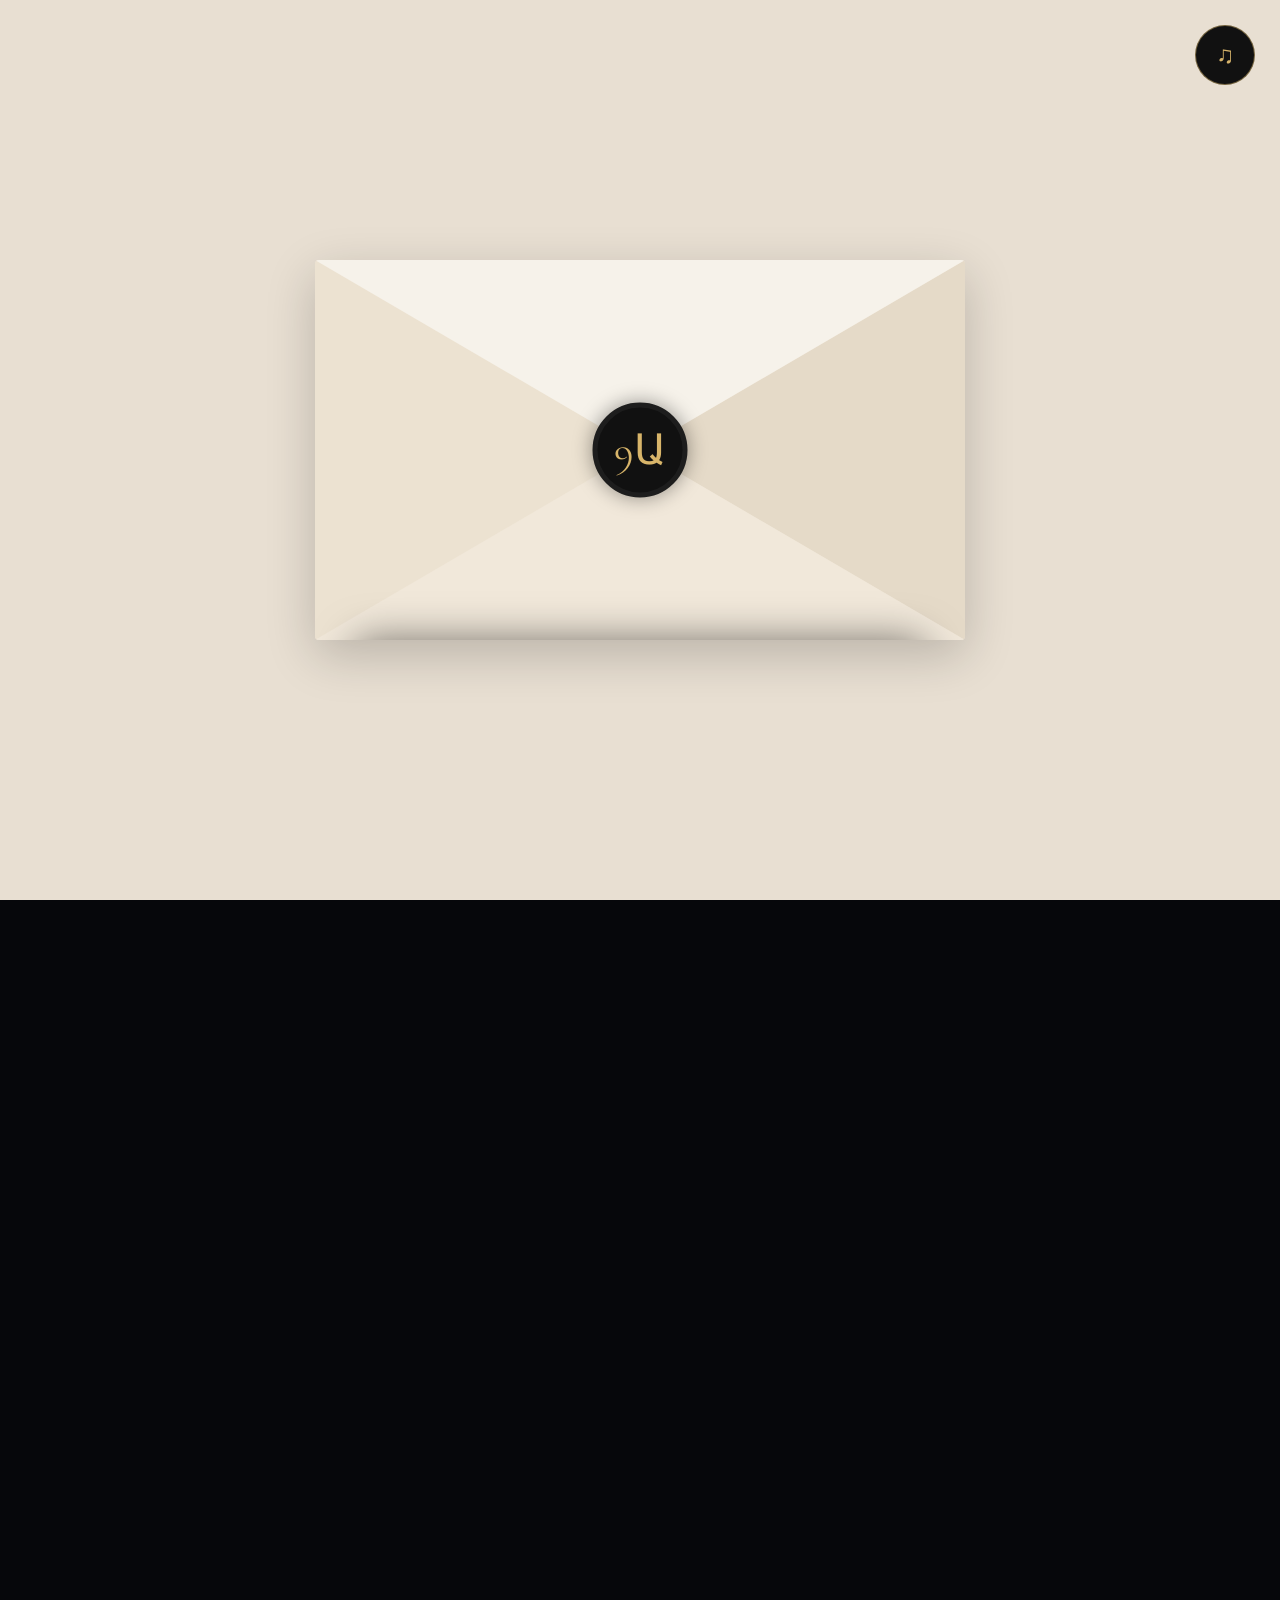
==== index.html @ db433f43 "Add files via upload" ====
<!DOCTYPE html>
<html lang="hy">
<head>
<meta charset="UTF-8">
<meta name="viewport" content="width=device-width, initial-scale=1.0">
<title>9Ա Վերջին Զանգ</title>

<link href="https://fonts.googleapis.com/css2?family=Cormorant+Garamond:wght@300;400;500;600;700&family=Montserrat:wght@300;400;500;700&display=swap" rel="stylesheet">

<style>

*{
    margin:0;
    padding:0;
    box-sizing:border-box;
}

body{
    background:#06070b;
    overflow-x:hidden;
    font-family:'Montserrat',sans-serif;
    color:white;
}

.bg{
    position:fixed;
    inset:0;
    background:
    linear-gradient(rgba(0,0,0,.75),rgba(0,0,0,.88)),
    url('https://images.unsplash.com/photo-1509062522246-3755977927d7?q=80&w=1600&auto=format&fit=crop');
    background-size:cover;
    background-position:center;
    z-index:-3;
}

/* PARTICLES */

.particles span{
    position:fixed;
    width:6px;
    height:6px;
    background:#d6b36a;
    border-radius:50%;
    animation:float 10s linear infinite;
    opacity:.7;
    z-index:-1;
}

.particles span:nth-child(1){left:10%;animation-duration:8s;}
.particles span:nth-child(2){left:20%;animation-duration:12s;}
.particles span:nth-child(3){left:35%;animation-duration:9s;}
.particles span:nth-child(4){left:50%;animation-duration:15s;}
.particles span:nth-child(5){left:70%;animation-duration:10s;}
.particles span:nth-child(6){left:85%;animation-duration:13s;}
.particles span:nth-child(7){left:93%;animation-duration:7s;}

@keyframes float{
    0%{
        transform:translateY(100vh) scale(0);
    }
    100%{
        transform:translateY(-10vh) scale(1.5);
    }
}

/* START SCREEN */

.start-screen{
    height:100vh;
    display:flex;
    justify-content:center;
    align-items:center;
    flex-direction:column;
    background:#e8dfd2;
    position:relative;
    z-index:10;
}

/* ENVELOPE */

.envelope-wrapper{
    position:relative;
    width:650px;
    height:380px;
    perspective:1000px;
}

.envelope{
    position:absolute;
    width:100%;
    height:100%;
    background:#efe5d5;
    border-radius:4px;
    box-shadow:0 15px 50px rgba(0,0,0,.2);
    overflow:hidden;
}

.flap{
    position:absolute;
    width:100%;
    height:100%;
    background:#f6f2ea;
    clip-path:polygon(0 0,50% 50%,100% 0);
    transform-origin:top;
    transition:2s;
    z-index:5;
}

.left{
    position:absolute;
    width:100%;
    height:100%;
    background:#ece2d1;
    clip-path:polygon(0 0,0 100%,50% 50%);
}

.right{
    position:absolute;
    width:100%;
    height:100%;
    background:#e5dac8;
    clip-path:polygon(100% 0,100% 100%,50% 50%);
}

.bottom{
    position:absolute;
    width:100%;
    height:100%;
    background:#f1e8da;
    clip-path:polygon(0 100%,50% 50%,100% 100%);
}

.seal{
    position:absolute;
    top:50%;
    left:50%;
    transform:translate(-50%,-50%);
    width:95px;
    height:95px;
    border-radius:50%;
    background:#111;
    border:5px solid #1d1d1d;
    color:#d8b56a;
    display:flex;
    align-items:center;
    justify-content:center;
    font-size:42px;
    font-family:'Cormorant Garamond',serif;
    z-index:10;
    cursor:pointer;
    box-shadow:0 0 20px rgba(0,0,0,.4);
    transition:.4s;
}

.seal:hover{
    transform:translate(-50%,-50%) scale(1.05);
}

/* LETTER */

.letter{
    position:absolute;
    width:88%;
    height:85%;
    background:#11151c;
    left:6%;
    top:100%;
    border-radius:18px;
    border:1px solid rgba(214,179,106,.4);
    transition:2.7s;
    z-index:2;
    padding:40px;
    box-shadow:0 0 40px rgba(0,0,0,.5);
}

.envelope-wrapper.open .flap{
    transform:rotateX(180deg);
}

.envelope-wrapper.open .letter{
    top:-280px;
}

/* TEXT */

.letter-content{
    text-align:center;
    opacity:0;
    transform:translateY(40px);
    transition:2.5s;
}

.envelope-wrapper.open .letter-content{
    opacity:1;
    transform:translateY(0);
}

.main-title{
    font-size:90px;
    font-family:'Cormorant Garamond',serif;
    color:#f1d089;
}

.sub-title{
    font-size:52px;
    color:#f1d089;
    font-family:'Cormorant Garamond',serif;
}

.date{
    margin-top:20px;
    font-size:36px;
    color:#d7b26b;
    font-family:'Cormorant Garamond',serif;
}

.desc{
    margin-top:18px;
    color:#ddd;
    font-size:18px;
}

/* MAIN SITE */

.main-site{
    opacity:0;
    pointer-events:none;
    transform:translateY(100px);
    transition:2s;
    padding:50px 20px;
}

.main-site.show{
    opacity:1;
    transform:translateY(0);
    pointer-events:auto;
}

/* HERO */

.hero{
    text-align:center;
    margin-top:50px;
}

.hero h1{
    font-size:120px;
    font-family:'Cormorant Garamond',serif;
    color:#f1d089;
}

.hero h2{
    font-size:65px;
    font-family:'Cormorant Garamond',serif;
    color:#f1d089;
}

.hero p{
    color:#d9b976;
    font-size:35px;
    margin-top:10px;
}

/* TIMER */

.timer{
    margin-top:50px;
    display:flex;
    justify-content:center;
    gap:25px;
    flex-wrap:wrap;
}

.box{
    width:150px;
    height:150px;
    border:1px solid rgba(214,179,106,.5);
    border-radius:20px;
    background:rgba(255,255,255,.03);
    backdrop-filter:blur(5px);
    display:flex;
    flex-direction:column;
    justify-content:center;
    align-items:center;
}

.box h3{
    font-size:55px;
}

.box span{
    color:#d8b56a;
    margin-top:10px;
}

/* SCHOOL */

.school-section{
    margin-top:90px;
    display:grid;
    grid-template-columns:1fr 1fr;
    gap:30px;
    align-items:center;
    background:rgba(255,255,255,.03);
    border:1px solid rgba(214,179,106,.25);
    border-radius:28px;
    overflow:hidden;
    backdrop-filter:blur(8px);
}

.school-text{
    padding:45px;
}

.school-text h2{
    font-size:55px;
    color:#f1d089;
    margin-bottom:20px;
    font-family:'Cormorant Garamond',serif;
}

.school-text p{
    color:#ddd;
    line-height:1.9;
    font-size:18px;
}

.school-image img{
    width:100%;
    height:100%;
    object-fit:cover;
    display:block;
}

/* STUDENTS */

.students-title{
    margin-top:80px;
    text-align:center;
    font-size:60px;
    color:#f1d089;
    font-family:'Cormorant Garamond',serif;
}

.students{
    margin-top:40px;
    display:grid;
    grid-template-columns:repeat(auto-fit,minmax(180px,1fr));
    gap:20px;
}

.student{
    background:rgba(255,255,255,.03);
    border:1px solid rgba(214,179,106,.3);
    border-radius:18px;
    overflow:hidden;
    transition:.4s;
}

.student:hover{
    transform:translateY(-10px);
    box-shadow:0 0 20px rgba(214,179,106,.2);
}

.student img{
    width:100%;
    height:230px;
    object-fit:cover;
}

.student h3{
    text-align:center;
    padding-top:10px;
    color:#f0d08a;
}

.student p{
    text-align:center;
    padding-bottom:14px;
    color:#ddd;
    font-size:14px;
}

/* MUSIC */

.music-btn{
    position:fixed;
    top:25px;
    right:25px;
    width:60px;
    height:60px;
    border-radius:50%;
    border:1px solid rgba(214,179,106,.5);
    background:#111;
    color:#d6b36a;
    font-size:24px;
    cursor:pointer;
    z-index:100;
}

audio{
    display:none;
}

/* MOBILE */

@media(max-width:900px){

.school-section{
    grid-template-columns:1fr;
}

.school-image img{
    height:300px;
}

}

@media(max-width:768px){

.envelope-wrapper{
    width:90%;
    height:240px;
}

.envelope-wrapper.open .letter{
    top:-170px;
}

.main-title{
    font-size:50px;
}

.sub-title{
    font-size:32px;
}

.hero h1{
    font-size:70px;
}

.hero h2{
    font-size:42px;
}

.hero p{
    font-size:24px;
}

.box{
    width:120px;
    height:120px;
}

}

</style>
</head>
<body>

<div class="bg"></div>

<div class="particles">
    <span></span>
    <span></span>
    <span></span>
    <span></span>
    <span></span>
    <span></span>
    <span></span>
</div>

<audio id="music" loop>
    <source src="https://files.catbox.moe/u3pfku.mp3" type="audio/mpeg">
</audio>

<button class="music-btn" id="musicBtn">♫</button>

<!-- START -->

<section class="start-screen" id="startScreen">

    <div class="envelope-wrapper" id="envelope">

        <div class="envelope">

            <div class="flap"></div>

            <div class="left"></div>
            <div class="right"></div>
            <div class="bottom"></div>

            <div class="letter">

                <div class="letter-content">

                    <div class="main-title">9Ա</div>

                    <div class="sub-title">
                        Վերջին զանգ
                    </div>

                    <div class="date">
                        22 Մայիս 2026
                    </div>

                    <div class="desc">
                        Մենք ձեզ հրավիրում ենք մեր վերջին զանգին
                    </div>

                </div>

            </div>

        </div>

        <div class="seal" id="openBtn">
            9Ա
        </div>

    </div>

</section>

<!-- MAIN -->

<section class="main-site" id="mainSite">

    <div class="hero">

        <h1>9Ա</h1>

        <h2>Վերջին զանգ</h2>

        <p>22 Մայիս 2026</p>

    </div>

    <!-- TIMER -->

    <div class="timer">

        <div class="box">
            <h3 id="days">0</h3>
            <span>Օր</span>
        </div>

        <div class="box">
            <h3 id="hours">0</h3>
            <span>Ժամ</span>
        </div>

        <div class="box">
            <h3 id="minutes">0</h3>
            <span>Րոպե</span>
        </div>

        <div class="box">
            <h3 id="seconds">0</h3>
            <span>Վայրկյան</span>
        </div>

    </div>

    <!-- SCHOOL -->

    <div class="school-section">

        <div class="school-text">

            <h2>Մեր դպրոցը</h2>

            <p>
                Դպրոցը այն վայրն է, որտեղ մենք սովորեցինք
                երազել, հավատալ մեր ուժերին և ստեղծել
                հիշողություններ, որոնք կմնան մեզ հետ ամբողջ կյանքի ընթացքում։
                Այստեղ անցան մեր կյանքի ամենագեղեցիկ տարիները։
            </p>

        </div>

        <div class="school-image">

            <img src="https://images.unsplash.com/photo-1580582932707-520aed937b7b?q=80&w=1200&auto=format&fit=crop">

        </div>

    </div>

    <!-- STUDENTS -->

    <div class="students-title">
        Մեր դասարանը
    </div>

    <div class="students">

        <div class="student"><img src="https://picsum.photos/300/400?1"><h3>Արամ</h3><p>Աշակերտ</p></div>
        <div class="student"><img src="https://picsum.photos/300/400?2"><h3>Աննա</h3><p>Աշակերտուհի</p></div>
        <div class="student"><img src="https://picsum.photos/300/400?3"><h3>Դավիթ</h3><p>Աշակերտ</p></div>
        <div class="student"><img src="https://picsum.photos/300/400?4"><h3>Մարի</h3><p>Աշակերտուհի</p></div>
        <div class="student"><img src="https://picsum.photos/300/400?5"><h3>Գոռ</h3><p>Աշակերտ</p></div>
        <div class="student"><img src="https://picsum.photos/300/400?6"><h3>Լիլիթ</h3><p>Աշակերտուհի</p></div>
        <div class="student"><img src="https://picsum.photos/300/400?7"><h3>Հայկ</h3><p>Աշակերտ</p></div>
        <div class="student"><img src="https://picsum.photos/300/400?8"><h3>Նարե</h3><p>Աշակերտուհի</p></div>
        <div class="student"><img src="https://picsum.photos/300/400?9"><h3>Սամվել</h3><p>Աշակերտ</p></div>
        <div class="student"><img src="https://picsum.photos/300/400?10"><h3>Լիա</h3><p>Աշակերտուհի</p></div>
        <div class="student"><img src="https://picsum.photos/300/400?11"><h3>Էրիկ</h3><p>Աշակերտ</p></div>
        <div class="student"><img src="https://picsum.photos/300/400?12"><h3>Անի</h3><p>Աշակերտուհի</p></div>
        <div class="student"><img src="https://picsum.photos/300/400?13"><h3>Տիգրան</h3><p>Աշակերտ</p></div>
        <div class="student"><img src="https://picsum.photos/300/400?14"><h3>Սոնա</h3><p>Աշակերտուհի</p></div>
        <div class="student"><img src="https://picsum.photos/300/400?15"><h3>Կարեն</h3><p>Աշակերտ</p></div>
        <div class="student"><img src="https://picsum.photos/300/400?16"><h3>Միլենա</h3><p>Աշակերտուհի</p></div>
        <div class="student"><img src="https://picsum.photos/300/400?17"><h3>Արթուր</h3><p>Աշակերտ</p></div>
        <div class="student"><img src="https://picsum.photos/300/400?18"><h3>Լուսինե</h3><p>Աշակերտուհի</p></div>
        <div class="student"><img src="https://picsum.photos/300/400?19"><h3>Վահե</h3><p>Աշակերտ</p></div>
        <div class="student"><img src="https://picsum.photos/300/400?20"><h3>Էլինա</h3><p>Աշակերտուհի</p></div>

    </div>

</section>

<script>

const envelope = document.getElementById('envelope');
const openBtn = document.getElementById('openBtn');
const mainSite = document.getElementById('mainSite');
const music = document.getElementById('music');
const musicBtn = document.getElementById('musicBtn');

openBtn.addEventListener('click',()=>{

    envelope.classList.add('open');

    music.play();

    setTimeout(()=>{

        mainSite.classList.add('show');

    },5200);

});

musicBtn.addEventListener('click',()=>{

    if(music.paused){
        music.play();
    }else{
        music.pause();
    }

});

const targetDate = new Date("May 22, 2026 00:00:00").getTime();

setInterval(()=>{

    const now = new Date().getTime();

    const distance = targetDate - now;

    const days = Math.floor(distance / (1000 * 60 * 60 * 24));
    const hours = Math.floor((distance % (1000 * 60 * 60 * 24)) / (1000 * 60 * 60));
    const minutes = Math.floor((distance % (1000 * 60 * 60)) / (1000 * 60));
    const seconds = Math.floor((distance % (1000 * 60)) / 1000);

    document.getElementById('days').innerHTML = days;
    document.getElementById('hours').innerHTML = hours;
    document.getElementById('minutes').innerHTML = minutes;
    document.getElementById('seconds').innerHTML = seconds;

},1000);

</script>

</body>
</html>
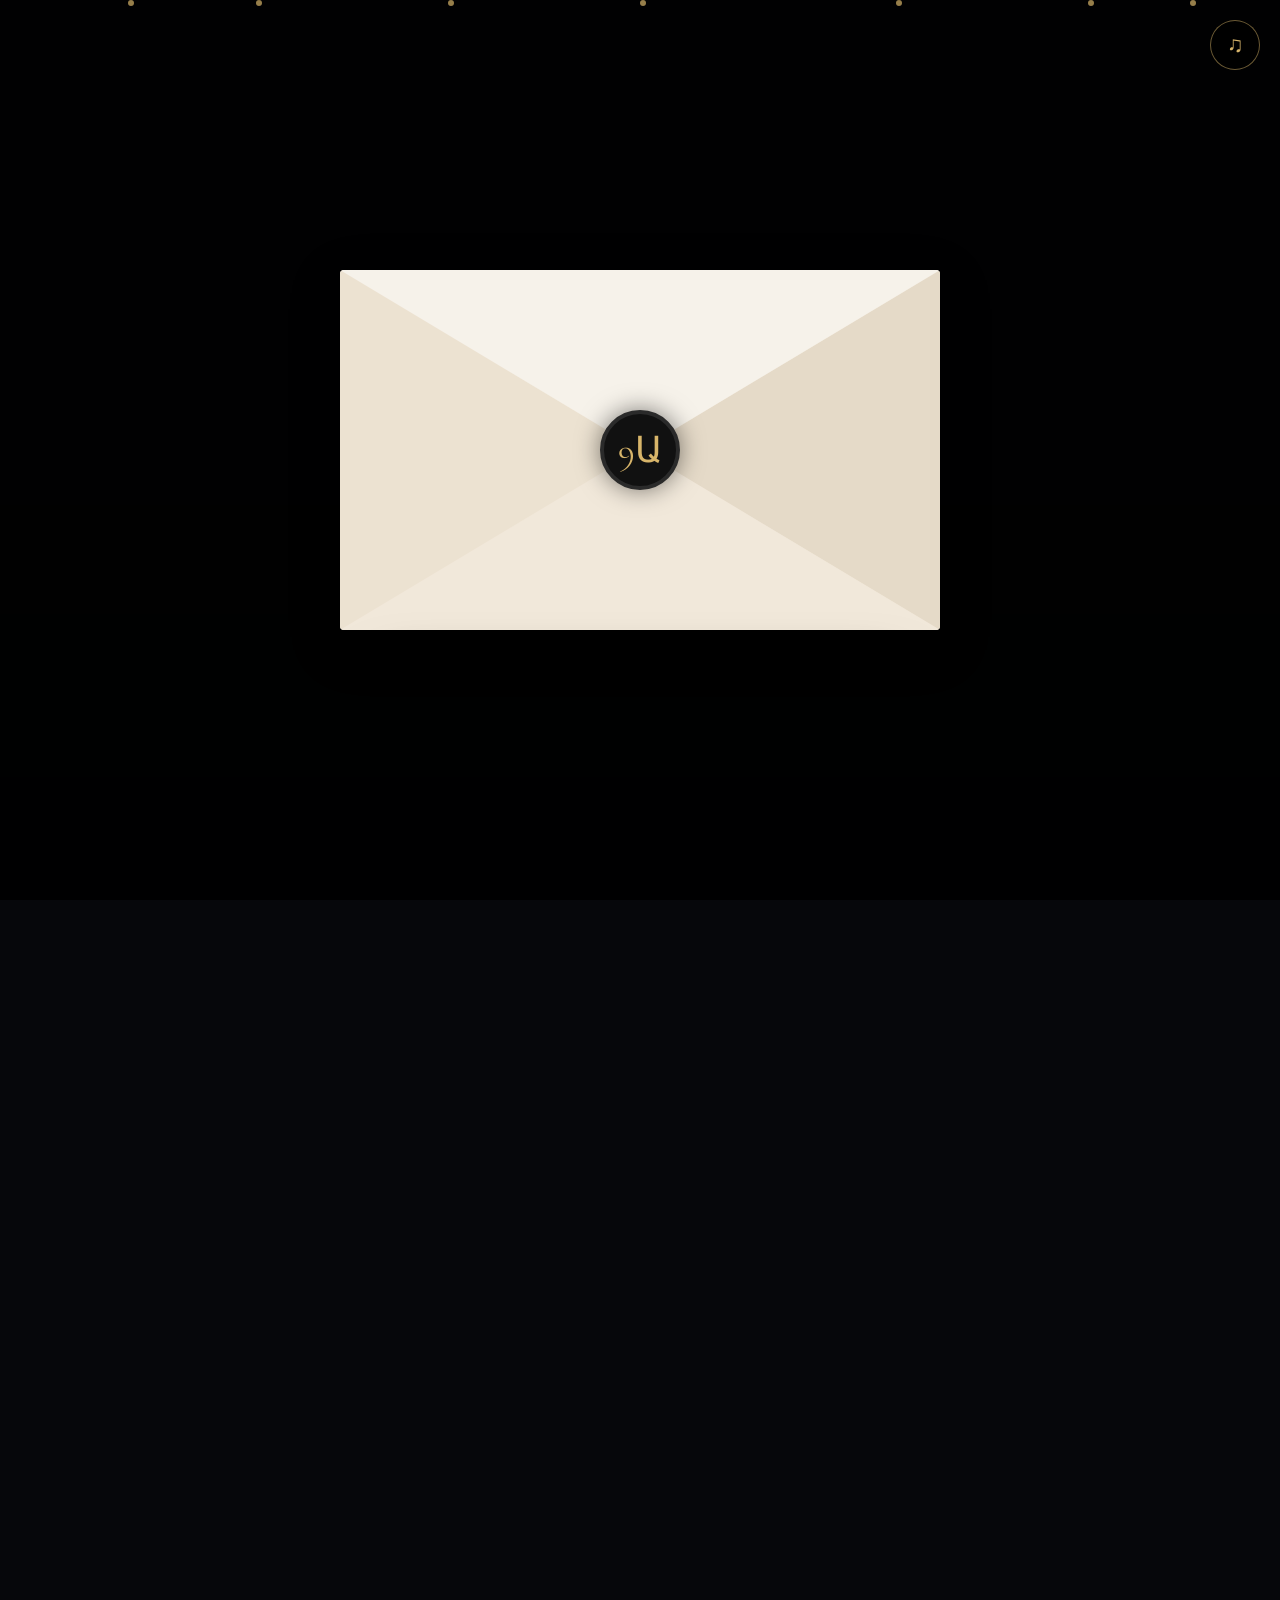
==== commit 8c65ba0a: "Add files via upload" ====
--- a/index.html
+++ b/index.html
@@ -1,677 +1,658 @@
 <!DOCTYPE html>
 <html lang="hy">
 <head>
-<meta charset="UTF-8">
-<meta name="viewport" content="width=device-width, initial-scale=1.0">
-<title>9Ա Վերջին Զանգ</title>
-
-<link href="https://fonts.googleapis.com/css2?family=Cormorant+Garamond:wght@300;400;500;600;700&family=Montserrat:wght@300;400;500;700&display=swap" rel="stylesheet">
-
-<style>
-
-*{
-    margin:0;
-    padding:0;
-    box-sizing:border-box;
-}
-
-body{
-    background:#06070b;
-    overflow-x:hidden;
-    font-family:'Montserrat',sans-serif;
-    color:white;
-}
-
-.bg{
-    position:fixed;
-    inset:0;
-    background:
-    linear-gradient(rgba(0,0,0,.75),rgba(0,0,0,.88)),
-    url('https://images.unsplash.com/photo-1509062522246-3755977927d7?q=80&w=1600&auto=format&fit=crop');
-    background-size:cover;
-    background-position:center;
-    z-index:-3;
-}
-
-/* PARTICLES */
-
-.particles span{
-    position:fixed;
-    width:6px;
-    height:6px;
-    background:#d6b36a;
-    border-radius:50%;
-    animation:float 10s linear infinite;
-    opacity:.7;
-    z-index:-1;
-}
-
-.particles span:nth-child(1){left:10%;animation-duration:8s;}
-.particles span:nth-child(2){left:20%;animation-duration:12s;}
-.particles span:nth-child(3){left:35%;animation-duration:9s;}
-.particles span:nth-child(4){left:50%;animation-duration:15s;}
-.particles span:nth-child(5){left:70%;animation-duration:10s;}
-.particles span:nth-child(6){left:85%;animation-duration:13s;}
-.particles span:nth-child(7){left:93%;animation-duration:7s;}
-
-@keyframes float{
-    0%{
-        transform:translateY(100vh) scale(0);
-    }
-    100%{
-        transform:translateY(-10vh) scale(1.5);
-    }
-}
-
-/* START SCREEN */
-
-.start-screen{
-    height:100vh;
-    display:flex;
-    justify-content:center;
-    align-items:center;
-    flex-direction:column;
-    background:#e8dfd2;
-    position:relative;
-    z-index:10;
-}
-
-/* ENVELOPE */
-
-.envelope-wrapper{
-    position:relative;
-    width:650px;
-    height:380px;
-    perspective:1000px;
-}
-
-.envelope{
-    position:absolute;
-    width:100%;
-    height:100%;
-    background:#efe5d5;
-    border-radius:4px;
-    box-shadow:0 15px 50px rgba(0,0,0,.2);
-    overflow:hidden;
-}
-
-.flap{
-    position:absolute;
-    width:100%;
-    height:100%;
-    background:#f6f2ea;
-    clip-path:polygon(0 0,50% 50%,100% 0);
-    transform-origin:top;
-    transition:2s;
-    z-index:5;
-}
-
-.left{
-    position:absolute;
-    width:100%;
-    height:100%;
-    background:#ece2d1;
-    clip-path:polygon(0 0,0 100%,50% 50%);
-}
-
-.right{
-    position:absolute;
-    width:100%;
-    height:100%;
-    background:#e5dac8;
-    clip-path:polygon(100% 0,100% 100%,50% 50%);
-}
-
-.bottom{
-    position:absolute;
-    width:100%;
-    height:100%;
-    background:#f1e8da;
-    clip-path:polygon(0 100%,50% 50%,100% 100%);
-}
-
-.seal{
-    position:absolute;
-    top:50%;
-    left:50%;
-    transform:translate(-50%,-50%);
-    width:95px;
-    height:95px;
-    border-radius:50%;
-    background:#111;
-    border:5px solid #1d1d1d;
-    color:#d8b56a;
-    display:flex;
-    align-items:center;
-    justify-content:center;
-    font-size:42px;
-    font-family:'Cormorant Garamond',serif;
-    z-index:10;
-    cursor:pointer;
-    box-shadow:0 0 20px rgba(0,0,0,.4);
-    transition:.4s;
-}
-
-.seal:hover{
-    transform:translate(-50%,-50%) scale(1.05);
-}
-
-/* LETTER */
-
-.letter{
-    position:absolute;
-    width:88%;
-    height:85%;
-    background:#11151c;
-    left:6%;
-    top:100%;
-    border-radius:18px;
-    border:1px solid rgba(214,179,106,.4);
-    transition:2.7s;
-    z-index:2;
-    padding:40px;
-    box-shadow:0 0 40px rgba(0,0,0,.5);
-}
-
-.envelope-wrapper.open .flap{
-    transform:rotateX(180deg);
-}
-
-.envelope-wrapper.open .letter{
-    top:-280px;
-}
-
-/* TEXT */
-
-.letter-content{
-    text-align:center;
-    opacity:0;
-    transform:translateY(40px);
-    transition:2.5s;
-}
-
-.envelope-wrapper.open .letter-content{
-    opacity:1;
-    transform:translateY(0);
-}
-
-.main-title{
-    font-size:90px;
-    font-family:'Cormorant Garamond',serif;
-    color:#f1d089;
-}
-
-.sub-title{
-    font-size:52px;
-    color:#f1d089;
-    font-family:'Cormorant Garamond',serif;
-}
-
-.date{
-    margin-top:20px;
-    font-size:36px;
-    color:#d7b26b;
-    font-family:'Cormorant Garamond',serif;
-}
-
-.desc{
-    margin-top:18px;
-    color:#ddd;
-    font-size:18px;
-}
-
-/* MAIN SITE */
-
-.main-site{
-    opacity:0;
-    pointer-events:none;
-    transform:translateY(100px);
-    transition:2s;
-    padding:50px 20px;
-}
-
-.main-site.show{
-    opacity:1;
-    transform:translateY(0);
-    pointer-events:auto;
-}
-
-/* HERO */
-
-.hero{
-    text-align:center;
-    margin-top:50px;
-}
-
-.hero h1{
-    font-size:120px;
-    font-family:'Cormorant Garamond',serif;
-    color:#f1d089;
-}
-
-.hero h2{
-    font-size:65px;
-    font-family:'Cormorant Garamond',serif;
-    color:#f1d089;
-}
-
-.hero p{
-    color:#d9b976;
-    font-size:35px;
-    margin-top:10px;
-}
-
-/* TIMER */
-
-.timer{
-    margin-top:50px;
-    display:flex;
-    justify-content:center;
-    gap:25px;
-    flex-wrap:wrap;
-}
-
-.box{
-    width:150px;
-    height:150px;
-    border:1px solid rgba(214,179,106,.5);
-    border-radius:20px;
-    background:rgba(255,255,255,.03);
-    backdrop-filter:blur(5px);
-    display:flex;
-    flex-direction:column;
-    justify-content:center;
-    align-items:center;
-}
-
-.box h3{
-    font-size:55px;
-}
-
-.box span{
-    color:#d8b56a;
-    margin-top:10px;
-}
-
-/* SCHOOL */
-
-.school-section{
-    margin-top:90px;
-    display:grid;
-    grid-template-columns:1fr 1fr;
-    gap:30px;
-    align-items:center;
-    background:rgba(255,255,255,.03);
-    border:1px solid rgba(214,179,106,.25);
-    border-radius:28px;
-    overflow:hidden;
-    backdrop-filter:blur(8px);
-}
-
-.school-text{
-    padding:45px;
-}
-
-.school-text h2{
-    font-size:55px;
-    color:#f1d089;
-    margin-bottom:20px;
-    font-family:'Cormorant Garamond',serif;
-}
-
-.school-text p{
-    color:#ddd;
-    line-height:1.9;
-    font-size:18px;
-}
-
-.school-image img{
-    width:100%;
-    height:100%;
-    object-fit:cover;
-    display:block;
-}
-
-/* STUDENTS */
-
-.students-title{
-    margin-top:80px;
-    text-align:center;
-    font-size:60px;
-    color:#f1d089;
-    font-family:'Cormorant Garamond',serif;
-}
-
-.students{
-    margin-top:40px;
-    display:grid;
-    grid-template-columns:repeat(auto-fit,minmax(180px,1fr));
-    gap:20px;
-}
-
-.student{
-    background:rgba(255,255,255,.03);
-    border:1px solid rgba(214,179,106,.3);
-    border-radius:18px;
-    overflow:hidden;
-    transition:.4s;
-}
-
-.student:hover{
-    transform:translateY(-10px);
-    box-shadow:0 0 20px rgba(214,179,106,.2);
-}
-
-.student img{
-    width:100%;
-    height:230px;
-    object-fit:cover;
-}
-
-.student h3{
-    text-align:center;
-    padding-top:10px;
-    color:#f0d08a;
-}
-
-.student p{
-    text-align:center;
-    padding-bottom:14px;
-    color:#ddd;
-    font-size:14px;
-}
-
-/* MUSIC */
-
-.music-btn{
-    position:fixed;
-    top:25px;
-    right:25px;
-    width:60px;
-    height:60px;
-    border-radius:50%;
-    border:1px solid rgba(214,179,106,.5);
-    background:#111;
-    color:#d6b36a;
-    font-size:24px;
-    cursor:pointer;
-    z-index:100;
-}
-
-audio{
-    display:none;
-}
-
-/* MOBILE */
-
-@media(max-width:900px){
-
-.school-section{
-    grid-template-columns:1fr;
-}
-
-.school-image img{
-    height:300px;
-}
-
-}
-
-@media(max-width:768px){
-
-.envelope-wrapper{
-    width:90%;
-    height:240px;
-}
-
-.envelope-wrapper.open .letter{
-    top:-170px;
-}
-
-.main-title{
-    font-size:50px;
-}
-
-.sub-title{
-    font-size:32px;
-}
-
-.hero h1{
-    font-size:70px;
-}
-
-.hero h2{
-    font-size:42px;
-}
-
-.hero p{
-    font-size:24px;
-}
-
-.box{
-    width:120px;
-    height:120px;
-}
-
-}
-
-</style>
+    <meta charset="UTF-8">
+    <meta name="viewport" content="width=device-width, initial-scale=1.0, maximum-scale=1.0, user-scalable=no">
+    <title>9Ա Վերջին Զանգ</title>
+
+    <link href="https://fonts.googleapis.com/css2?family=Cormorant+Garamond:wght@300;400;500;600;700&family=Montserrat:wght@300;400;500;700&display=swap" rel="stylesheet">
+
+    <style>
+        * {
+            margin: 0;
+            padding: 0;
+            box-sizing: border-box;
+        }
+
+        body {
+            background: #06070b;
+            font-family: 'Montserrat', sans-serif;
+            color: white;
+            overflow-x: hidden;
+            background: #06070b;
+        }
+
+        /* Фон */
+        .bg {
+            position: fixed;
+            inset: 0;
+            background: linear-gradient(rgba(0, 0, 0, 0.75), rgba(0, 0, 0, 0.88)),
+            url('https://images.unsplash.com/photo-1509062522246-3755977927d7?q=80&w=1600&auto=format&fit=crop');
+            background-size: cover;
+            background-position: center;
+            z-index: -3;
+        }
+
+        /* Парящие частицы */
+        .particles span {
+            position: fixed;
+            width: 6px;
+            height: 6px;
+            background: #d6b36a;
+            border-radius: 50%;
+            animation: float 10s linear infinite;
+            opacity: 0.7;
+            z-index: -1;
+        }
+        .particles span:nth-child(1) { left: 10%; animation-duration: 8s; }
+        .particles span:nth-child(2) { left: 20%; animation-duration: 12s; }
+        .particles span:nth-child(3) { left: 35%; animation-duration: 9s; }
+        .particles span:nth-child(4) { left: 50%; animation-duration: 15s; }
+        .particles span:nth-child(5) { left: 70%; animation-duration: 10s; }
+        .particles span:nth-child(6) { left: 85%; animation-duration: 13s; }
+        .particles span:nth-child(7) { left: 93%; animation-duration: 7s; }
+
+        @keyframes float {
+            0% { transform: translateY(100vh) scale(0); opacity: 0; }
+            10% { opacity: 0.7; }
+            90% { opacity: 0.7; }
+            100% { transform: translateY(-10vh) scale(1.5); opacity: 0; }
+        }
+
+        /* СТАРТОВЫЙ ЭКРАН С КОНВЕРТОМ */
+        .start-screen {
+            position: relative;
+            height: 100vh;
+            width: 100%;
+            display: flex;
+            justify-content: center;
+            align-items: center;
+            flex-direction: column;
+            transition: opacity 1s ease, visibility 1s ease;
+            z-index: 10;
+        }
+
+        .start-screen.fade-out {
+            opacity: 0;
+            visibility: hidden;
+            pointer-events: none;
+        }
+
+        /* КОНВЕРТ */
+        .envelope-wrapper {
+            position: relative;
+            width: 90vw;
+            max-width: 600px;
+            height: 55vw;
+            max-height: 360px;
+            perspective: 1000px;
+        }
+
+        .envelope {
+            position: absolute;
+            width: 100%;
+            height: 100%;
+            background: #efe5d5;
+            border-radius: 4px;
+            box-shadow: 0 15px 50px rgba(0, 0, 0, 0.3);
+            overflow: hidden;
+        }
+
+        .flap {
+            position: absolute;
+            width: 100%;
+            height: 100%;
+            background: #f6f2ea;
+            clip-path: polygon(0 0, 50% 50%, 100% 0);
+            transform-origin: top;
+            transition: transform 1.8s cubic-bezier(0.4, 0.0, 0.2, 1);
+            z-index: 5;
+        }
+
+        .left {
+            position: absolute;
+            width: 100%;
+            height: 100%;
+            background: #ece2d1;
+            clip-path: polygon(0 0, 0 100%, 50% 50%);
+        }
+
+        .right {
+            position: absolute;
+            width: 100%;
+            height: 100%;
+            background: #e5dac8;
+            clip-path: polygon(100% 0, 100% 100%, 50% 50%);
+        }
+
+        .bottom {
+            position: absolute;
+            width: 100%;
+            height: 100%;
+            background: #f1e8da;
+            clip-path: polygon(0 100%, 50% 50%, 100% 100%);
+        }
+
+        /* Печать */
+        .seal {
+            position: absolute;
+            top: 50%;
+            left: 50%;
+            transform: translate(-50%, -50%);
+            width: 80px;
+            height: 80px;
+            border-radius: 50%;
+            background: #111;
+            border: 4px solid #2a2a2a;
+            color: #d8b56a;
+            display: flex;
+            align-items: center;
+            justify-content: center;
+            font-size: 36px;
+            font-family: 'Cormorant Garamond', serif;
+            z-index: 10;
+            cursor: pointer;
+            box-shadow: 0 0 25px rgba(0, 0, 0, 0.5);
+            transition: transform 0.3s, box-shadow 0.3s;
+            user-select: none;
+        }
+
+        .seal:active {
+            transform: translate(-50%, -50%) scale(0.95);
+            box-shadow: 0 0 35px rgba(214, 179, 106, 0.6);
+        }
+
+        /* ПИСЬМО */
+        .letter {
+            position: absolute;
+            width: 86%;
+            height: 80%;
+            background: linear-gradient(145deg, #11151c, #1a1f2b);
+            left: 7%;
+            bottom: 10%;
+            transform: translateY(120%);
+            border-radius: 16px;
+            border: 1px solid rgba(214, 179, 106, 0.5);
+            transition: transform 2.5s cubic-bezier(0.4, 0.0, 0.2, 1);
+            z-index: 2;
+            padding: 20px;
+            box-shadow: 0 20px 50px rgba(0, 0, 0, 0.6);
+            display: flex;
+            align-items: center;
+            justify-content: center;
+        }
+
+        .envelope-wrapper.open .flap {
+            transform: rotateX(180deg);
+        }
+
+        .envelope-wrapper.open .letter {
+            transform: translateY(-105%);
+        }
+
+        /* Текст внутри письма */
+        .letter-content {
+            text-align: center;
+            opacity: 0;
+            transform: translateY(30px);
+            transition: opacity 2s ease 0.5s, transform 2s ease 0.5s;
+            width: 100%;
+        }
+
+        .envelope-wrapper.open .letter-content {
+            opacity: 1;
+            transform: translateY(0);
+        }
+
+        .main-title {
+            font-size: clamp(40px, 12vw, 80px);
+            font-family: 'Cormorant Garamond', serif;
+            color: #f1d089;
+            line-height: 1;
+        }
+
+        .sub-title {
+            font-size: clamp(24px, 7vw, 48px);
+            color: #f1d089;
+            font-family: 'Cormorant Garamond', serif;
+            margin-top: 5px;
+        }
+
+        .date {
+            margin-top: 15px;
+            font-size: clamp(18px, 5vw, 32px);
+            color: #d7b26b;
+            font-family: 'Cormorant Garamond', serif;
+        }
+
+        .desc {
+            margin-top: 15px;
+            color: #ddd;
+            font-size: clamp(14px, 3.5vw, 18px);
+            padding: 0 10px;
+        }
+
+        /* ОСНОВНОЙ САЙТ */
+        .main-site {
+            opacity: 0;
+            transform: translateY(40px);
+            transition: opacity 2s ease, transform 2s ease;
+            padding: 50px 20px 80px;
+            pointer-events: none;
+            position: relative;
+            z-index: 5;
+        }
+
+        .main-site.show {
+            opacity: 1;
+            transform: translateY(0);
+            pointer-events: auto;
+        }
+
+        /* HERO */
+        .hero {
+            text-align: center;
+            margin-top: 20px;
+        }
+
+        .hero h1 {
+            font-size: clamp(60px, 20vw, 120px);
+            font-family: 'Cormorant Garamond', serif;
+            color: #f1d089;
+            line-height: 0.9;
+        }
+
+        .hero h2 {
+            font-size: clamp(30px, 10vw, 65px);
+            font-family: 'Cormorant Garamond', serif;
+            color: #f1d089;
+        }
+
+        .hero p {
+            color: #d9b976;
+            font-size: clamp(20px, 6vw, 35px);
+            margin-top: 10px;
+        }
+
+        /* ТАЙМЕР */
+        .timer {
+            margin-top: 40px;
+            display: flex;
+            justify-content: center;
+            gap: 12px;
+            flex-wrap: wrap;
+        }
+
+        .box {
+            width: clamp(70px, 20vw, 140px);
+            height: clamp(70px, 20vw, 140px);
+            border: 1px solid rgba(214, 179, 106, 0.5);
+            border-radius: 20px;
+            background: rgba(255, 255, 255, 0.03);
+            backdrop-filter: blur(5px);
+            -webkit-backdrop-filter: blur(5px);
+            display: flex;
+            flex-direction: column;
+            justify-content: center;
+            align-items: center;
+        }
+
+        .box h3 {
+            font-size: clamp(28px, 8vw, 50px);
+            color: #f1d089;
+        }
+
+        .box span {
+            color: #d8b56a;
+            margin-top: 5px;
+            font-size: clamp(12px, 3vw, 16px);
+        }
+
+        /* ШКОЛА */
+        .school-section {
+            margin-top: 80px;
+            display: grid;
+            grid-template-columns: 1fr 1fr;
+            gap: 20px;
+            align-items: center;
+            background: rgba(255, 255, 255, 0.03);
+            border: 1px solid rgba(214, 179, 106, 0.25);
+            border-radius: 28px;
+            overflow: hidden;
+            backdrop-filter: blur(8px);
+            -webkit-backdrop-filter: blur(8px);
+        }
+
+        .school-text {
+            padding: 30px;
+        }
+
+        .school-text h2 {
+            font-size: clamp(32px, 8vw, 55px);
+            color: #f1d089;
+            margin-bottom: 15px;
+            font-family: 'Cormorant Garamond', serif;
+        }
+
+        .school-text p {
+            color: #ddd;
+            line-height: 1.8;
+            font-size: clamp(14px, 3.5vw, 18px);
+        }
+
+        .school-image img {
+            width: 100%;
+            height: 100%;
+            min-height: 250px;
+            object-fit: cover;
+            display: block;
+        }
+
+        /* УЧЕНИКИ */
+        .students-title {
+            margin-top: 80px;
+            text-align: center;
+            font-size: clamp(36px, 10vw, 60px);
+            color: #f1d089;
+            font-family: 'Cormorant Garamond', serif;
+        }
+
+        .students {
+            margin-top: 30px;
+            display: grid;
+            grid-template-columns: repeat(auto-fit, minmax(150px, 1fr));
+            gap: 15px;
+        }
+
+        .student {
+            background: rgba(255, 255, 255, 0.03);
+            border: 1px solid rgba(214, 179, 106, 0.3);
+            border-radius: 18px;
+            overflow: hidden;
+            transition: transform 0.4s, box-shadow 0.4s;
+        }
+
+        .student:active {
+            transform: translateY(-5px);
+            box-shadow: 0 0 20px rgba(214, 179, 106, 0.2);
+        }
+
+        .student img {
+            width: 100%;
+            height: 200px;
+            object-fit: cover;
+            pointer-events: none;
+        }
+
+        .student h3 {
+            text-align: center;
+            padding-top: 8px;
+            color: #f0d08a;
+            font-size: 18px;
+        }
+
+        .student p {
+            text-align: center;
+            padding-bottom: 12px;
+            color: #ddd;
+            font-size: 14px;
+        }
+
+        /* КНОПКА МУЗЫКИ */
+        .music-btn {
+            position: fixed;
+            top: 20px;
+            right: 20px;
+            width: 50px;
+            height: 50px;
+            border-radius: 50%;
+            border: 1px solid rgba(214, 179, 106, 0.5);
+            background: rgba(0, 0, 0, 0.7);
+            backdrop-filter: blur(5px);
+            -webkit-backdrop-filter: blur(5px);
+            color: #d6b36a;
+            font-size: 22px;
+            cursor: pointer;
+            z-index: 100;
+            display: flex;
+            align-items: center;
+            justify-content: center;
+            transition: background 0.3s;
+        }
+
+        .music-btn:active {
+            background: rgba(214, 179, 106, 0.2);
+        }
+
+        audio {
+            display: none;
+        }
+
+        /* АДАПТИВ */
+        @media (max-width: 768px) {
+            .envelope-wrapper {
+                width: 90vw;
+                height: 58vw;
+                max-height: 280px;
+            }
+            .seal {
+                width: 65px;
+                height: 65px;
+                font-size: 28px;
+            }
+            .letter {
+                width: 88%;
+                left: 6%;
+                bottom: 8%;
+                padding: 15px;
+            }
+            .envelope-wrapper.open .letter {
+                transform: translateY(-108%);
+            }
+            .school-section {
+                grid-template-columns: 1fr;
+            }
+            .school-image img {
+                height: 250px;
+            }
+            .students {
+                grid-template-columns: repeat(auto-fit, minmax(130px, 1fr));
+            }
+            .student img {
+                height: 160px;
+            }
+        }
+
+        @media (max-width: 400px) {
+            .students {
+                grid-template-columns: repeat(2, 1fr);
+            }
+        }
+    </style>
 </head>
 <body>
 
 <div class="bg"></div>
 
 <div class="particles">
-    <span></span>
-    <span></span>
-    <span></span>
-    <span></span>
-    <span></span>
-    <span></span>
-    <span></span>
+    <span></span><span></span><span></span><span></span><span></span><span></span><span></span>
 </div>
 
-<audio id="music" loop>
+<audio id="music" loop preload="auto">
     <source src="https://files.catbox.moe/u3pfku.mp3" type="audio/mpeg">
 </audio>
 
-<button class="music-btn" id="musicBtn">♫</button>
-
-<!-- START -->
-
+<button class="music-btn" id="musicBtn" aria-label="Музыка">♫</button>
+
+<!-- СТАРТОВЫЙ ЭКРАН -->
 <section class="start-screen" id="startScreen">
-
     <div class="envelope-wrapper" id="envelope">
-
         <div class="envelope">
-
             <div class="flap"></div>
-
             <div class="left"></div>
             <div class="right"></div>
             <div class="bottom"></div>
 
             <div class="letter">
-
                 <div class="letter-content">
-
                     <div class="main-title">9Ա</div>
-
-                    <div class="sub-title">
-                        Վերջին զանգ
-                    </div>
-
-                    <div class="date">
-                        22 Մայիս 2026
-                    </div>
-
-                    <div class="desc">
-                        Մենք ձեզ հրավիրում ենք մեր վերջին զանգին
-                    </div>
-
+                    <div class="sub-title">Վերջին զանգ</div>
+                    <div class="date">22 Մայիս 2026</div>
+                    <div class="desc">Մենք ձեզ հրավիրում ենք մեր վերջին զանգին</div>
                 </div>
-
             </div>
-
         </div>
 
-        <div class="seal" id="openBtn">
-            9Ա
-        </div>
-
+        <div class="seal" id="openBtn">9Ա</div>
     </div>
-
 </section>
 
-<!-- MAIN -->
-
+<!-- ОСНОВНОЙ КОНТЕНТ -->
 <section class="main-site" id="mainSite">
-
     <div class="hero">
-
         <h1>9Ա</h1>
-
         <h2>Վերջին զանգ</h2>
-
         <p>22 Մայիս 2026</p>
-
     </div>
 
-    <!-- TIMER -->
-
     <div class="timer">
-
-        <div class="box">
-            <h3 id="days">0</h3>
-            <span>Օր</span>
-        </div>
-
-        <div class="box">
-            <h3 id="hours">0</h3>
-            <span>Ժամ</span>
-        </div>
-
-        <div class="box">
-            <h3 id="minutes">0</h3>
-            <span>Րոպե</span>
-        </div>
-
-        <div class="box">
-            <h3 id="seconds">0</h3>
-            <span>Վայրկյան</span>
-        </div>
-
+        <div class="box"><h3 id="days">0</h3><span>Օր</span></div>
+        <div class="box"><h3 id="hours">0</h3><span>Ժամ</span></div>
+        <div class="box"><h3 id="minutes">0</h3><span>Րոպե</span></div>
+        <div class="box"><h3 id="seconds">0</h3><span>Վայրկյան</span></div>
     </div>
 
-    <!-- SCHOOL -->
-
     <div class="school-section">
-
         <div class="school-text">
-
             <h2>Մեր դպրոցը</h2>
-
             <p>
-                Դպրոցը այն վայրն է, որտեղ մենք սովորեցինք
-                երազել, հավատալ մեր ուժերին և ստեղծել
-                հիշողություններ, որոնք կմնան մեզ հետ ամբողջ կյանքի ընթացքում։
+                Դպրոցը այն վայրն է, որտեղ մենք սովորեցինք երազել,
+                հավատալ մեր ուժերին և ստեղծել հիշողություններ, որոնք
+                կմնան մեզ հետ ամբողջ կյանքի ընթացքում։
                 Այստեղ անցան մեր կյանքի ամենագեղեցիկ տարիները։
             </p>
-
         </div>
-
         <div class="school-image">
-
-            <img src="https://images.unsplash.com/photo-1580582932707-520aed937b7b?q=80&w=1200&auto=format&fit=crop">
-
+            <img src="https://images.unsplash.com/photo-1580582932707-520aed937b7b?q=80&w=1200&auto=format&fit=crop" alt="Школа">
         </div>
-
     </div>
 
-    <!-- STUDENTS -->
-
-    <div class="students-title">
-        Մեր դասարանը
+    <div class="students-title">Մեր դասարանը</div>
+    <div class="students">
+        <div class="student"><img src="https://picsum.photos/300/400?1" loading="lazy"><h3>Արամ</h3><p>Աշակերտ</p></div>
+        <div class="student"><img src="https://picsum.photos/300/400?2" loading="lazy"><h3>Աննա</h3><p>Աշակերտուհի</p></div>
+        <div class="student"><img src="https://picsum.photos/300/400?3" loading="lazy"><h3>Դավիթ</h3><p>Աշակերտ</p></div>
+        <div class="student"><img src="https://picsum.photos/300/400?4" loading="lazy"><h3>Մարի</h3><p>Աշակերտուհի</p></div>
+        <div class="student"><img src="https://picsum.photos/300/400?5" loading="lazy"><h3>Գոռ</h3><p>Աշակերտ</p></div>
+        <div class="student"><img src="https://picsum.photos/300/400?6" loading="lazy"><h3>Լիլիթ</h3><p>Աշակերտուհի</p></div>
+        <div class="student"><img src="https://picsum.photos/300/400?7" loading="lazy"><h3>Հայկ</h3><p>Աշակերտ</p></div>
+        <div class="student"><img src="https://picsum.photos/300/400?8" loading="lazy"><h3>Նարե</h3><p>Աշակերտուհի</p></div>
+        <div class="student"><img src="https://picsum.photos/300/400?9" loading="lazy"><h3>Սամվել</h3><p>Աշակերտ</p></div>
+        <div class="student"><img src="https://picsum.photos/300/400?10" loading="lazy"><h3>Լիա</h3><p>Աշակերտուհի</p></div>
+        <div class="student"><img src="https://picsum.photos/300/400?11" loading="lazy"><h3>Էրիկ</h3><p>Աշակերտ</p></div>
+        <div class="student"><img src="https://picsum.photos/300/400?12" loading="lazy"><h3>Անի</h3><p>Աշակերտուհի</p></div>
+        <div class="student"><img src="https://picsum.photos/300/400?13" loading="lazy"><h3>Տիգրան</h3><p>Աշակերտ</p></div>
+        <div class="student"><img src="https://picsum.photos/300/400?14" loading="lazy"><h3>Սոնա</h3><p>Աշակերտուհի</p></div>
+        <div class="student"><img src="https://picsum.photos/300/400?15" loading="lazy"><h3>Կարեն</h3><p>Աշակերտ</p></div>
+        <div class="student"><img src="https://picsum.photos/300/400?16" loading="lazy"><h3>Միլենա</h3><p>Աշակերտուհի</p></div>
+        <div class="student"><img src="https://picsum.photos/300/400?17" loading="lazy"><h3>Արթուր</h3><p>Աշակերտ</p></div>
+        <div class="student"><img src="https://picsum.photos/300/400?18" loading="lazy"><h3>Լուսինե</h3><p>Աշակերտուհի</p></div>
+        <div class="student"><img src="https://picsum.photos/300/400?19" loading="lazy"><h3>Վահե</h3><p>Աշակերտ</p></div>
+        <div class="student"><img src="https://picsum.photos/300/400?20" loading="lazy"><h3>Էլինա</h3><p>Աշակերտուհի</p></div>
     </div>
-
-    <div class="students">
-
-        <div class="student"><img src="https://picsum.photos/300/400?1"><h3>Արամ</h3><p>Աշակերտ</p></div>
-        <div class="student"><img src="https://picsum.photos/300/400?2"><h3>Աննա</h3><p>Աշակերտուհի</p></div>
-        <div class="student"><img src="https://picsum.photos/300/400?3"><h3>Դավիթ</h3><p>Աշակերտ</p></div>
-        <div class="student"><img src="https://picsum.photos/300/400?4"><h3>Մարի</h3><p>Աշակերտուհի</p></div>
-        <div class="student"><img src="https://picsum.photos/300/400?5"><h3>Գոռ</h3><p>Աշակերտ</p></div>
-        <div class="student"><img src="https://picsum.photos/300/400?6"><h3>Լիլիթ</h3><p>Աշակերտուհի</p></div>
-        <div class="student"><img src="https://picsum.photos/300/400?7"><h3>Հայկ</h3><p>Աշակերտ</p></div>
-        <div class="student"><img src="https://picsum.photos/300/400?8"><h3>Նարե</h3><p>Աշակերտուհի</p></div>
-        <div class="student"><img src="https://picsum.photos/300/400?9"><h3>Սամվել</h3><p>Աշակերտ</p></div>
-        <div class="student"><img src="https://picsum.photos/300/400?10"><h3>Լիա</h3><p>Աշակերտուհի</p></div>
-        <div class="student"><img src="https://picsum.photos/300/400?11"><h3>Էրիկ</h3><p>Աշակերտ</p></div>
-        <div class="student"><img src="https://picsum.photos/300/400?12"><h3>Անի</h3><p>Աշակերտուհի</p></div>
-        <div class="student"><img src="https://picsum.photos/300/400?13"><h3>Տիգրան</h3><p>Աշակերտ</p></div>
-        <div class="student"><img src="https://picsum.photos/300/400?14"><h3>Սոնա</h3><p>Աշակերտուհի</p></div>
-        <div class="student"><img src="https://picsum.photos/300/400?15"><h3>Կարեն</h3><p>Աշակերտ</p></div>
-        <div class="student"><img src="https://picsum.photos/300/400?16"><h3>Միլենա</h3><p>Աշակերտուհի</p></div>
-        <div class="student"><img src="https://picsum.photos/300/400?17"><h3>Արթուր</h3><p>Աշակերտ</p></div>
-        <div class="student"><img src="https://picsum.photos/300/400?18"><h3>Լուսինե</h3><p>Աշակերտուհի</p></div>
-        <div class="student"><img src="https://picsum.photos/300/400?19"><h3>Վահե</h3><p>Աշակերտ</p></div>
-        <div class="student"><img src="https://picsum.photos/300/400?20"><h3>Էլինա</h3><p>Աշակերտուհի</p></div>
-
-    </div>
-
 </section>
 
 <script>
-
-const envelope = document.getElementById('envelope');
-const openBtn = document.getElementById('openBtn');
-const mainSite = document.getElementById('mainSite');
-const music = document.getElementById('music');
-const musicBtn = document.getElementById('musicBtn');
-
-openBtn.addEventListener('click',()=>{
-
-    envelope.classList.add('open');
-
-    music.play();
-
-    setTimeout(()=>{
-
-        mainSite.classList.add('show');
-
-    },5200);
-
-});
-
-musicBtn.addEventListener('click',()=>{
-
-    if(music.paused){
-        music.play();
-    }else{
-        music.pause();
-    }
-
-});
-
-const targetDate = new Date("May 22, 2026 00:00:00").getTime();
-
-setInterval(()=>{
-
-    const now = new Date().getTime();
-
-    const distance = targetDate - now;
-
-    const days = Math.floor(distance / (1000 * 60 * 60 * 24));
-    const hours = Math.floor((distance % (1000 * 60 * 60 * 24)) / (1000 * 60 * 60));
-    const minutes = Math.floor((distance % (1000 * 60 * 60)) / (1000 * 60));
-    const seconds = Math.floor((distance % (1000 * 60)) / 1000);
-
-    document.getElementById('days').innerHTML = days;
-    document.getElementById('hours').innerHTML = hours;
-    document.getElementById('minutes').innerHTML = minutes;
-    document.getElementById('seconds').innerHTML = seconds;
-
-},1000);
-
+    (function() {
+        const envelope = document.getElementById('envelope');
+        const openBtn = document.getElementById('openBtn');
+        const mainSite = document.getElementById('mainSite');
+        const startScreen = document.getElementById('startScreen');
+        const music = document.getElementById('music');
+        const musicBtn = document.getElementById('musicBtn');
+
+        // Открытие конверта
+        openBtn.addEventListener('click', function(e) {
+            e.preventDefault();
+
+            // Защита от повторного открытия
+            if (envelope.classList.contains('open')) return;
+
+            envelope.classList.add('open');
+
+            // Запуск музыки (только после действия пользователя)
+            const playPromise = music.play();
+            if (playPromise !== undefined) {
+                playPromise.catch(() => {
+                    // Автовоспроизведение заблокировано, будем ждать следующего клика
+                    console.log('Музыка будет доступна после взаимодействия');
+                });
+            }
+
+            // Через 5 секунд скрываем стартовый экран и показываем основной контент
+            setTimeout(() => {
+                startScreen.classList.add('fade-out');
+                mainSite.classList.add('show');
+
+                // Плавный скролл к основному контенту (на случай, если остался видим)
+                window.scrollTo({
+                    top: 0,
+                    behavior: 'smooth'
+                });
+
+                // Через переход полностью убираем стартовый экран из потока
+                setTimeout(() => {
+                    startScreen.style.display = 'none';
+                }, 1000);
+
+            }, 5000);
+        });
+
+        // Управление музыкой
+        musicBtn.addEventListener('click', function() {
+            if (music.paused) {
+                music.play().catch(() => {});
+                musicBtn.textContent = '♫';
+            } else {
+                music.pause();
+                musicBtn.textContent = '♪';
+            }
+        });
+
+        // Таймер обратного отсчета
+        const targetDate = new Date("May 22, 2026 00:00:00").getTime();
+
+        function updateTimer() {
+            const now = new Date().getTime();
+            const distance = targetDate - now;
+
+            if (distance < 0) {
+                document.getElementById('days').textContent = '0';
+                document.getElementById('hours').textContent = '0';
+                document.getElementById('minutes').textContent = '0';
+                document.getElementById('seconds').textContent = '0';
+                return;
+            }
+
+            const days = Math.floor(distance / (1000 * 60 * 60 * 24));
+            const hours = Math.floor((distance % (1000 * 60 * 60 * 24)) / (1000 * 60 * 60));
+            const minutes = Math.floor((distance % (1000 * 60 * 60)) / (1000 * 60));
+            const seconds = Math.floor((distance % (1000 * 60)) / 1000);
+
+            document.getElementById('days').textContent = days;
+            document.getElementById('hours').textContent = hours;
+            document.getElementById('minutes').textContent = minutes;
+            document.getElementById('seconds').textContent = seconds;
+        }
+
+        updateTimer();
+        setInterval(updateTimer, 1000);
+
+        // Предзагрузка изображений для плавности (опционально)
+        window.addEventListener('load', () => {
+            document.body.classList.add('loaded');
+        });
+    })();
 </script>
 
 </body>
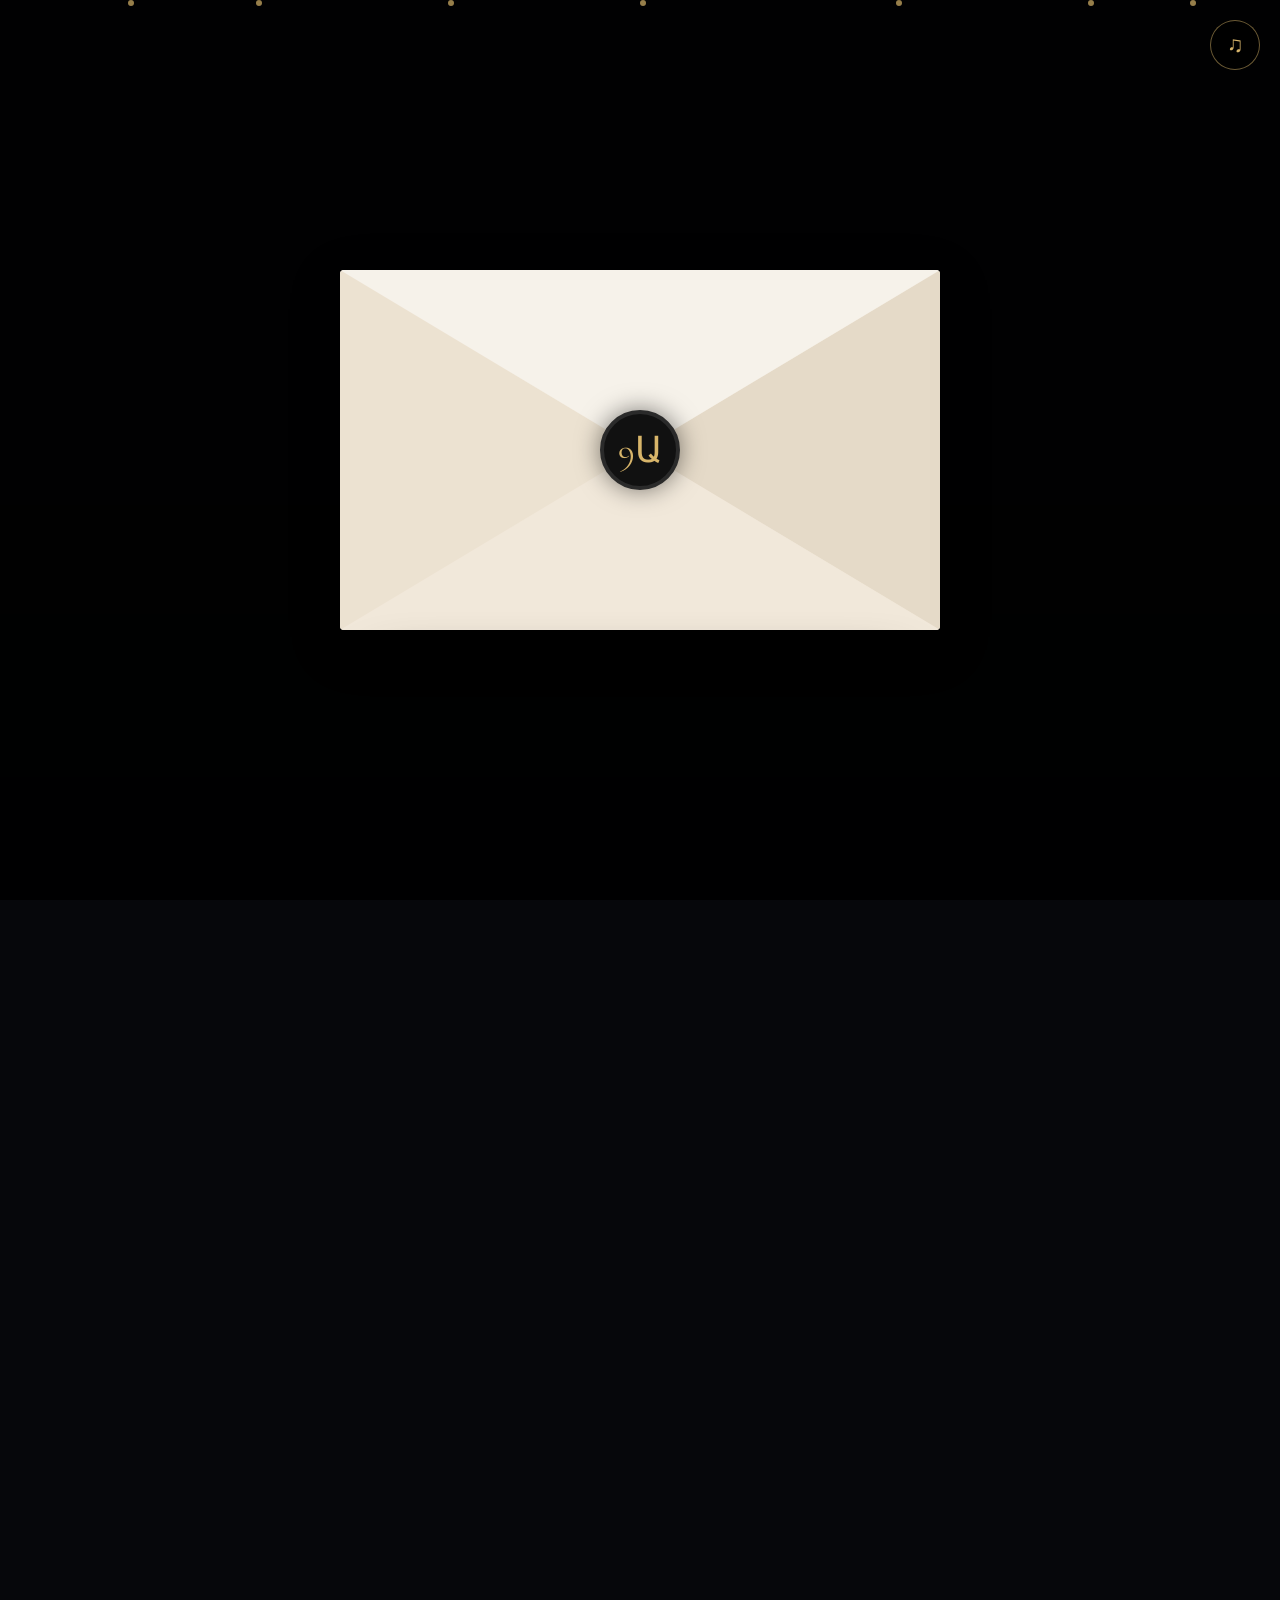
==== commit 163322ae: "index.html" ====
--- a/index.html
+++ b/index.html
@@ -19,7 +19,6 @@
             font-family: 'Montserrat', sans-serif;
             color: white;
             overflow-x: hidden;
-            background: #06070b;
         }
 
         /* Фон */
@@ -68,13 +67,14 @@
             justify-content: center;
             align-items: center;
             flex-direction: column;
-            transition: opacity 1s ease, visibility 1s ease;
+            transition: opacity 1.5s ease, transform 1.5s ease;
             z-index: 10;
         }
 
+        /* Анимация исчезновения: уходит вниз и пропадает */
         .start-screen.fade-out {
             opacity: 0;
-            visibility: hidden;
+            transform: translateY(100vh);
             pointer-events: none;
         }
 
@@ -162,21 +162,21 @@
             box-shadow: 0 0 35px rgba(214, 179, 106, 0.6);
         }
 
-        /* ПИСЬМО */
+        /* ПИСЬМО - ЧЕРНЫЙ ЛИСТОК */
         .letter {
             position: absolute;
             width: 86%;
             height: 80%;
-            background: linear-gradient(145deg, #11151c, #1a1f2b);
+            background: #0d0f12; /* Почти черный фон */
             left: 7%;
             bottom: 10%;
             transform: translateY(120%);
-            border-radius: 16px;
-            border: 1px solid rgba(214, 179, 106, 0.5);
+            border-radius: 12px;
+            border: 1px solid rgba(214, 179, 106, 0.4);
             transition: transform 2.5s cubic-bezier(0.4, 0.0, 0.2, 1);
             z-index: 2;
             padding: 20px;
-            box-shadow: 0 20px 50px rgba(0, 0, 0, 0.6);
+            box-shadow: 0 20px 50px rgba(0, 0, 0, 0.8);
             display: flex;
             align-items: center;
             justify-content: center;
@@ -190,29 +190,31 @@
             transform: translateY(-105%);
         }
 
-        /* Текст внутри письма */
+        /* Текст внутри черного листка */
         .letter-content {
             text-align: center;
             opacity: 0;
-            transform: translateY(30px);
-            transition: opacity 2s ease 0.5s, transform 2s ease 0.5s;
+            transform: scale(0.9);
+            transition: opacity 1.5s ease 0.8s, transform 1.5s ease 0.8s;
             width: 100%;
         }
 
         .envelope-wrapper.open .letter-content {
             opacity: 1;
-            transform: translateY(0);
-        }
-
+            transform: scale(1);
+        }
+
+        /* Стили текста на черном фоне */
         .main-title {
-            font-size: clamp(40px, 12vw, 80px);
-            font-family: 'Cormorant Garamond', serif;
-            color: #f1d089;
+            font-size: clamp(50px, 12vw, 90px);
+            font-family: 'Cormorant Garamond', serif;
+            color: #f1d089; /* Золотой */
             line-height: 1;
+            text-shadow: 0 0 10px rgba(241, 208, 137, 0.3);
         }
 
         .sub-title {
-            font-size: clamp(24px, 7vw, 48px);
+            font-size: clamp(28px, 7vw, 50px);
             color: #f1d089;
             font-family: 'Cormorant Garamond', serif;
             margin-top: 5px;
@@ -227,7 +229,7 @@
 
         .desc {
             margin-top: 15px;
-            color: #ddd;
+            color: #ccc;
             font-size: clamp(14px, 3.5vw, 18px);
             padding: 0 10px;
         }
@@ -236,7 +238,7 @@
         .main-site {
             opacity: 0;
             transform: translateY(40px);
-            transition: opacity 2s ease, transform 2s ease;
+            transition: opacity 2s ease 1.5s, transform 2s ease 1.5s;
             padding: 50px 20px 80px;
             pointer-events: none;
             position: relative;
@@ -584,28 +586,29 @@
             const playPromise = music.play();
             if (playPromise !== undefined) {
                 playPromise.catch(() => {
-                    // Автовоспроизведение заблокировано, будем ждать следующего клика
                     console.log('Музыка будет доступна после взаимодействия');
                 });
             }
 
-            // Через 5 секунд скрываем стартовый экран и показываем основной контент
+            // Через 3.5 секунды (когда письмо выдвинулось) запускаем исчезновение конверта
             setTimeout(() => {
                 startScreen.classList.add('fade-out');
+
+                // Показываем основной сайт
                 mainSite.classList.add('show');
 
-                // Плавный скролл к основному контенту (на случай, если остался видим)
+                // Плавный скролл вверх (чтобы сразу видеть сайт)
                 window.scrollTo({
                     top: 0,
                     behavior: 'smooth'
                 });
 
-                // Через переход полностью убираем стартовый экран из потока
+                // Полностью скрываем экран из потока после анимации
                 setTimeout(() => {
                     startScreen.style.display = 'none';
-                }, 1000);
-
-            }, 5000);
+                }, 2000);
+
+            }, 4000);
         });
 
         // Управление музыкой
@@ -656,4 +659,4 @@
 </script>
 
 </body>
-</html>+</html>
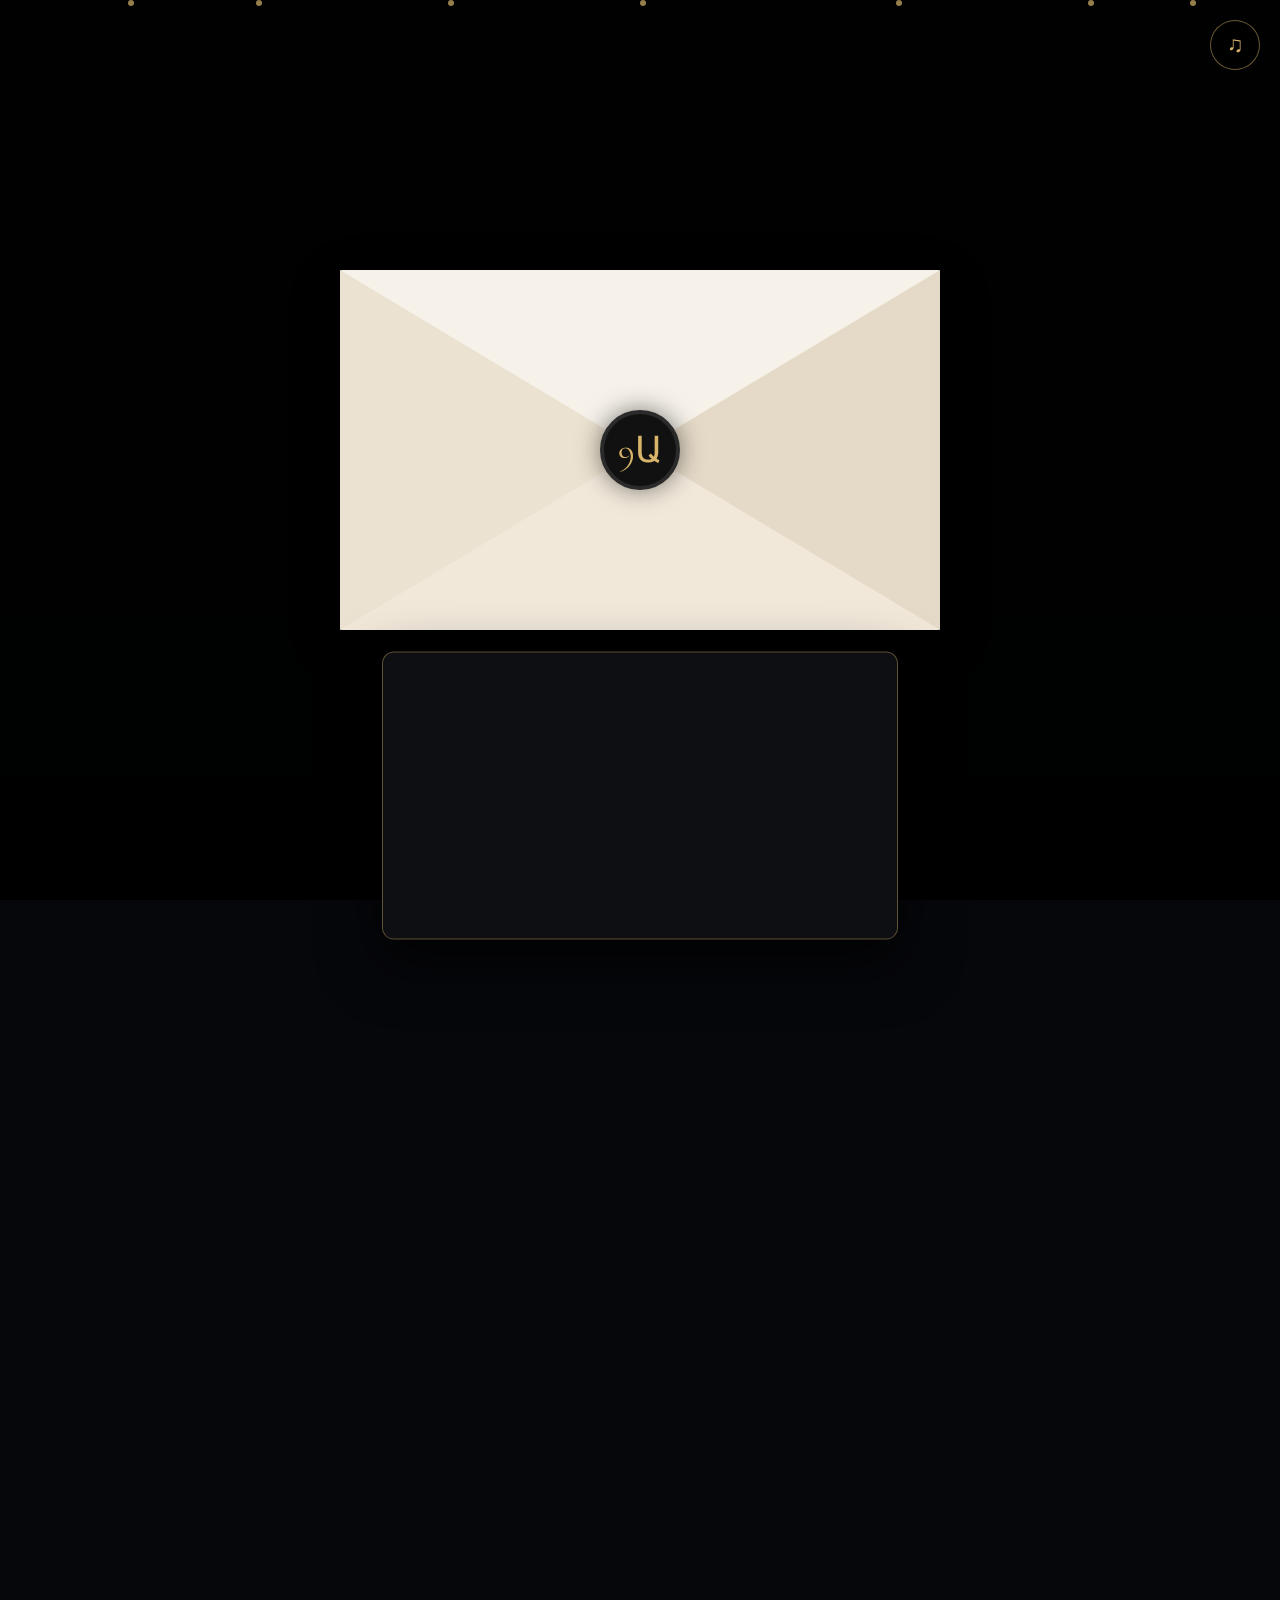
==== commit 8b907e74: "index.html" ====
--- a/index.html
+++ b/index.html
@@ -86,6 +86,7 @@
             height: 55vw;
             max-height: 360px;
             perspective: 1000px;
+            /* ВАЖНО: убрал overflow: hidden, чтобы письмо могло выйти полностью */
         }
 
         .envelope {
@@ -95,7 +96,7 @@
             background: #efe5d5;
             border-radius: 4px;
             box-shadow: 0 15px 50px rgba(0, 0, 0, 0.3);
-            overflow: hidden;
+            /* overflow: hidden; - УБРАНО */
         }
 
         .flap {
@@ -170,24 +171,43 @@
             background: #0d0f12; /* Почти черный фон */
             left: 7%;
             bottom: 10%;
+            /* Исходное положение: спрятано внизу */
             transform: translateY(120%);
             border-radius: 12px;
             border: 1px solid rgba(214, 179, 106, 0.4);
-            transition: transform 2.5s cubic-bezier(0.4, 0.0, 0.2, 1);
+            transition: transform 1.8s cubic-bezier(0.2, 0.8, 0.2, 1);
             z-index: 2;
-            padding: 20px;
-            box-shadow: 0 20px 50px rgba(0, 0, 0, 0.8);
+            padding: 30px;
+            box-shadow: 0 20px 60px rgba(0, 0, 0, 0.8);
             display: flex;
             align-items: center;
             justify-content: center;
         }
 
+        /* Состояние 1: Крышка открылась, письмо вылезло из конверта */
         .envelope-wrapper.open .flap {
             transform: rotateX(180deg);
         }
 
         .envelope-wrapper.open .letter {
-            transform: translateY(-105%);
+            /* Письмо поднимается вверх и выходит из конверта */
+            transform: translateY(-110%) scale(1);
+        }
+
+        /* Состояние 2: Письмо полностью вышло и парит в воздухе */
+        .envelope-wrapper.letter-out .letter {
+            /* Поднимаем выше и центрируем на экране */
+            transform: translateY(-50vh) translateX(-50%) scale(1.1);
+            top: 50%;
+            left: 50%;
+            bottom: auto;
+            width: 80vw;
+            max-width: 500px;
+            height: 70vh;
+            max-height: 500px;
+            z-index: 20;
+            transition: transform 1.5s ease-in-out, top 1.5s ease-in-out, left 1.5s ease-in-out, width 1.5s ease-in-out, height 1.5s ease-in-out;
+            box-shadow: 0 30px 80px rgba(0,0,0,0.9);
         }
 
         /* Текст внутри черного листка */
@@ -238,7 +258,7 @@
         .main-site {
             opacity: 0;
             transform: translateY(40px);
-            transition: opacity 2s ease 1.5s, transform 2s ease 1.5s;
+            transition: opacity 2s ease 2s, transform 2s ease 2s;
             padding: 50px 20px 80px;
             pointer-events: none;
             position: relative;
@@ -448,8 +468,11 @@
                 bottom: 8%;
                 padding: 15px;
             }
-            .envelope-wrapper.open .letter {
-                transform: translateY(-108%);
+            .envelope-wrapper.letter-out .letter {
+                width: 90vw;
+                height: 70vh;
+                max-height: 450px;
+                transform: translateY(-50vh) translateX(-50%) scale(1);
             }
             .school-section {
                 grid-template-columns: 1fr;
@@ -573,42 +596,45 @@
         const music = document.getElementById('music');
         const musicBtn = document.getElementById('musicBtn');
 
+        let isOpened = false;
+
         // Открытие конверта
         openBtn.addEventListener('click', function(e) {
             e.preventDefault();
 
-            // Защита от повторного открытия
-            if (envelope.classList.contains('open')) return;
-
+            if (isOpened) return;
+            isOpened = true;
+
+            // 1. Открываем крышку и выдвигаем письмо
             envelope.classList.add('open');
 
-            // Запуск музыки (только после действия пользователя)
+            // Запуск музыки
             const playPromise = music.play();
             if (playPromise !== undefined) {
-                playPromise.catch(() => {
-                    console.log('Музыка будет доступна после взаимодействия');
-                });
-            }
-
-            // Через 3.5 секунды (когда письмо выдвинулось) запускаем исчезновение конверта
+                playPromise.catch(() => {});
+            }
+
+            // 2. Через 2 секунды письмо полностью выходит в центр
+            setTimeout(() => {
+                envelope.classList.add('letter-out');
+            }, 2200);
+
+            // 3. Через 4.5 секунды конверт исчезает, появляется основной сайт
             setTimeout(() => {
                 startScreen.classList.add('fade-out');
-
-                // Показываем основной сайт
                 mainSite.classList.add('show');
 
-                // Плавный скролл вверх (чтобы сразу видеть сайт)
                 window.scrollTo({
                     top: 0,
                     behavior: 'smooth'
                 });
 
-                // Полностью скрываем экран из потока после анимации
+                // Полностью скрываем экран
                 setTimeout(() => {
                     startScreen.style.display = 'none';
                 }, 2000);
 
-            }, 4000);
+            }, 5500);
         });
 
         // Управление музыкой
@@ -622,7 +648,7 @@
             }
         });
 
-        // Таймер обратного отсчета
+        // Таймер
         const targetDate = new Date("May 22, 2026 00:00:00").getTime();
 
         function updateTimer() {
@@ -650,11 +676,6 @@
 
         updateTimer();
         setInterval(updateTimer, 1000);
-
-        // Предзагрузка изображений для плавности (опционально)
-        window.addEventListener('load', () => {
-            document.body.classList.add('loaded');
-        });
     })();
 </script>
 
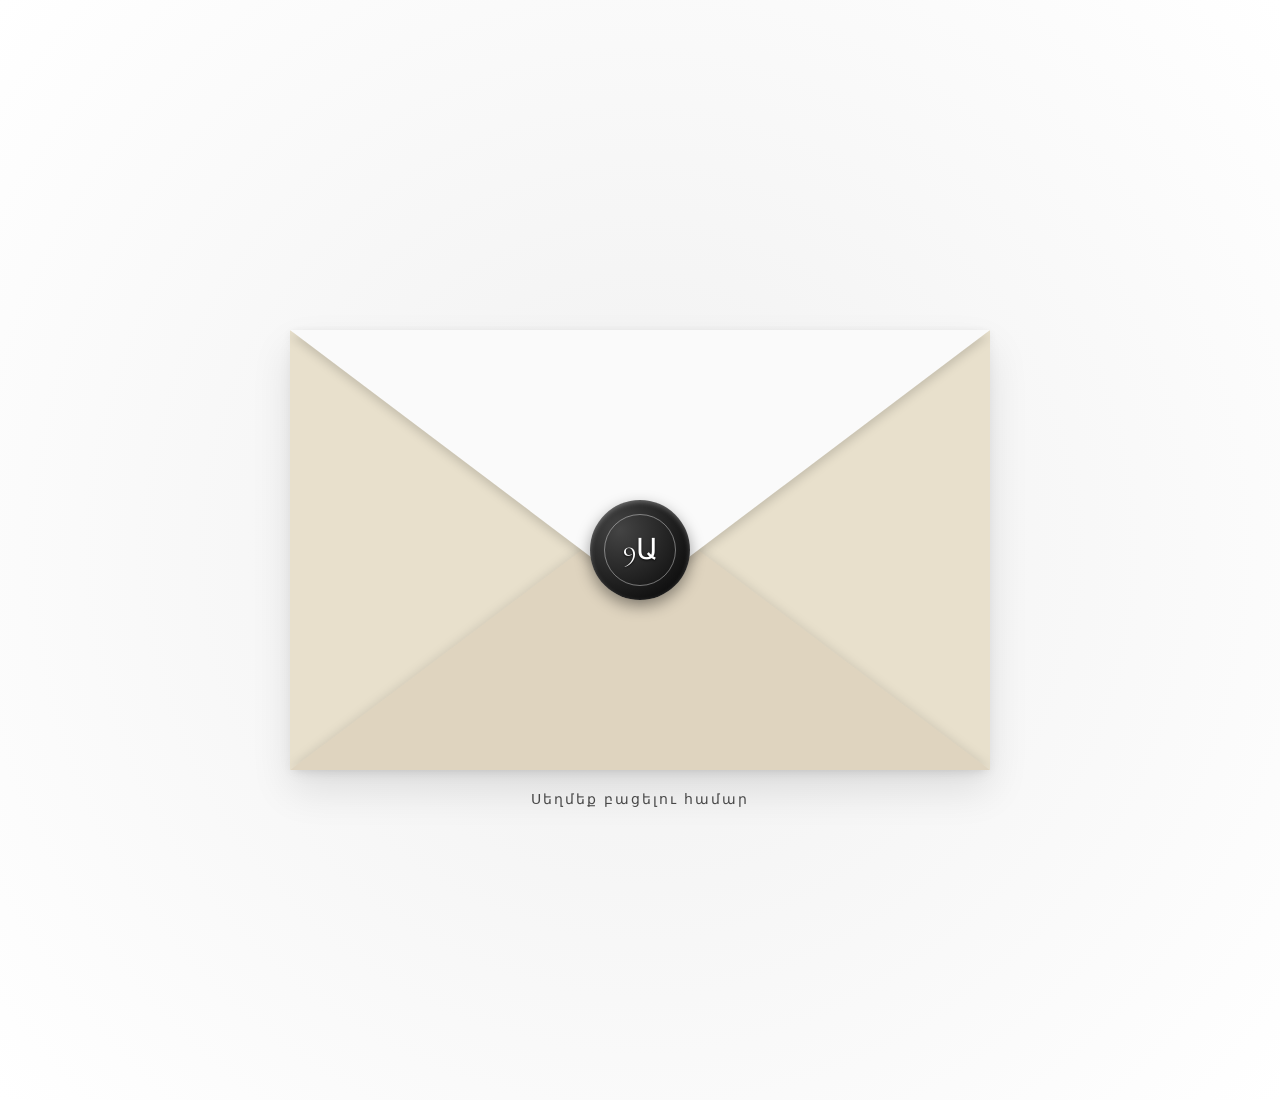
==== commit 7f64e4fd: "Add files via upload" ====
--- a/index.html
+++ b/index.html
@@ -1,683 +1,157 @@
-<!DOCTYPE html>
-<html lang="hy">
-<head>
-    <meta charset="UTF-8">
-    <meta name="viewport" content="width=device-width, initial-scale=1.0, maximum-scale=1.0, user-scalable=no">
-    <title>9Ա Վերջին Զանգ</title>
-
-    <link href="https://fonts.googleapis.com/css2?family=Cormorant+Garamond:wght@300;400;500;600;700&family=Montserrat:wght@300;400;500;700&display=swap" rel="stylesheet">
-
-    <style>
-        * {
-            margin: 0;
-            padding: 0;
-            box-sizing: border-box;
-        }
-
-        body {
-            background: #06070b;
-            font-family: 'Montserrat', sans-serif;
-            color: white;
-            overflow-x: hidden;
-        }
-
-        /* Фон */
-        .bg {
-            position: fixed;
-            inset: 0;
-            background: linear-gradient(rgba(0, 0, 0, 0.75), rgba(0, 0, 0, 0.88)),
-            url('https://images.unsplash.com/photo-1509062522246-3755977927d7?q=80&w=1600&auto=format&fit=crop');
-            background-size: cover;
-            background-position: center;
-            z-index: -3;
-        }
-
-        /* Парящие частицы */
-        .particles span {
-            position: fixed;
-            width: 6px;
-            height: 6px;
-            background: #d6b36a;
-            border-radius: 50%;
-            animation: float 10s linear infinite;
-            opacity: 0.7;
-            z-index: -1;
-        }
-        .particles span:nth-child(1) { left: 10%; animation-duration: 8s; }
-        .particles span:nth-child(2) { left: 20%; animation-duration: 12s; }
-        .particles span:nth-child(3) { left: 35%; animation-duration: 9s; }
-        .particles span:nth-child(4) { left: 50%; animation-duration: 15s; }
-        .particles span:nth-child(5) { left: 70%; animation-duration: 10s; }
-        .particles span:nth-child(6) { left: 85%; animation-duration: 13s; }
-        .particles span:nth-child(7) { left: 93%; animation-duration: 7s; }
-
-        @keyframes float {
-            0% { transform: translateY(100vh) scale(0); opacity: 0; }
-            10% { opacity: 0.7; }
-            90% { opacity: 0.7; }
-            100% { transform: translateY(-10vh) scale(1.5); opacity: 0; }
-        }
-
-        /* СТАРТОВЫЙ ЭКРАН С КОНВЕРТОМ */
-        .start-screen {
-            position: relative;
-            height: 100vh;
-            width: 100%;
-            display: flex;
-            justify-content: center;
-            align-items: center;
-            flex-direction: column;
-            transition: opacity 1.5s ease, transform 1.5s ease;
-            z-index: 10;
-        }
-
-        /* Анимация исчезновения: уходит вниз и пропадает */
-        .start-screen.fade-out {
-            opacity: 0;
-            transform: translateY(100vh);
-            pointer-events: none;
-        }
-
-        /* КОНВЕРТ */
-        .envelope-wrapper {
-            position: relative;
-            width: 90vw;
-            max-width: 600px;
-            height: 55vw;
-            max-height: 360px;
-            perspective: 1000px;
-            /* ВАЖНО: убрал overflow: hidden, чтобы письмо могло выйти полностью */
-        }
-
-        .envelope {
-            position: absolute;
-            width: 100%;
-            height: 100%;
-            background: #efe5d5;
-            border-radius: 4px;
-            box-shadow: 0 15px 50px rgba(0, 0, 0, 0.3);
-            /* overflow: hidden; - УБРАНО */
-        }
-
-        .flap {
-            position: absolute;
-            width: 100%;
-            height: 100%;
-            background: #f6f2ea;
-            clip-path: polygon(0 0, 50% 50%, 100% 0);
-            transform-origin: top;
-            transition: transform 1.8s cubic-bezier(0.4, 0.0, 0.2, 1);
-            z-index: 5;
-        }
-
-        .left {
-            position: absolute;
-            width: 100%;
-            height: 100%;
-            background: #ece2d1;
-            clip-path: polygon(0 0, 0 100%, 50% 50%);
-        }
-
-        .right {
-            position: absolute;
-            width: 100%;
-            height: 100%;
-            background: #e5dac8;
-            clip-path: polygon(100% 0, 100% 100%, 50% 50%);
-        }
-
-        .bottom {
-            position: absolute;
-            width: 100%;
-            height: 100%;
-            background: #f1e8da;
-            clip-path: polygon(0 100%, 50% 50%, 100% 100%);
-        }
-
-        /* Печать */
-        .seal {
-            position: absolute;
-            top: 50%;
-            left: 50%;
-            transform: translate(-50%, -50%);
-            width: 80px;
-            height: 80px;
-            border-radius: 50%;
-            background: #111;
-            border: 4px solid #2a2a2a;
-            color: #d8b56a;
-            display: flex;
-            align-items: center;
-            justify-content: center;
-            font-size: 36px;
-            font-family: 'Cormorant Garamond', serif;
-            z-index: 10;
-            cursor: pointer;
-            box-shadow: 0 0 25px rgba(0, 0, 0, 0.5);
-            transition: transform 0.3s, box-shadow 0.3s;
-            user-select: none;
-        }
-
-        .seal:active {
-            transform: translate(-50%, -50%) scale(0.95);
-            box-shadow: 0 0 35px rgba(214, 179, 106, 0.6);
-        }
-
-        /* ПИСЬМО - ЧЕРНЫЙ ЛИСТОК */
-        .letter {
-            position: absolute;
-            width: 86%;
-            height: 80%;
-            background: #0d0f12; /* Почти черный фон */
-            left: 7%;
-            bottom: 10%;
-            /* Исходное положение: спрятано внизу */
-            transform: translateY(120%);
-            border-radius: 12px;
-            border: 1px solid rgba(214, 179, 106, 0.4);
-            transition: transform 1.8s cubic-bezier(0.2, 0.8, 0.2, 1);
-            z-index: 2;
-            padding: 30px;
-            box-shadow: 0 20px 60px rgba(0, 0, 0, 0.8);
-            display: flex;
-            align-items: center;
-            justify-content: center;
-        }
-
-        /* Состояние 1: Крышка открылась, письмо вылезло из конверта */
-        .envelope-wrapper.open .flap {
-            transform: rotateX(180deg);
-        }
-
-        .envelope-wrapper.open .letter {
-            /* Письмо поднимается вверх и выходит из конверта */
-            transform: translateY(-110%) scale(1);
-        }
-
-        /* Состояние 2: Письмо полностью вышло и парит в воздухе */
-        .envelope-wrapper.letter-out .letter {
-            /* Поднимаем выше и центрируем на экране */
-            transform: translateY(-50vh) translateX(-50%) scale(1.1);
-            top: 50%;
-            left: 50%;
-            bottom: auto;
-            width: 80vw;
-            max-width: 500px;
-            height: 70vh;
-            max-height: 500px;
-            z-index: 20;
-            transition: transform 1.5s ease-in-out, top 1.5s ease-in-out, left 1.5s ease-in-out, width 1.5s ease-in-out, height 1.5s ease-in-out;
-            box-shadow: 0 30px 80px rgba(0,0,0,0.9);
-        }
-
-        /* Текст внутри черного листка */
-        .letter-content {
-            text-align: center;
-            opacity: 0;
-            transform: scale(0.9);
-            transition: opacity 1.5s ease 0.8s, transform 1.5s ease 0.8s;
-            width: 100%;
-        }
-
-        .envelope-wrapper.open .letter-content {
-            opacity: 1;
-            transform: scale(1);
-        }
-
-        /* Стили текста на черном фоне */
-        .main-title {
-            font-size: clamp(50px, 12vw, 90px);
-            font-family: 'Cormorant Garamond', serif;
-            color: #f1d089; /* Золотой */
-            line-height: 1;
-            text-shadow: 0 0 10px rgba(241, 208, 137, 0.3);
-        }
-
-        .sub-title {
-            font-size: clamp(28px, 7vw, 50px);
-            color: #f1d089;
-            font-family: 'Cormorant Garamond', serif;
-            margin-top: 5px;
-        }
-
-        .date {
-            margin-top: 15px;
-            font-size: clamp(18px, 5vw, 32px);
-            color: #d7b26b;
-            font-family: 'Cormorant Garamond', serif;
-        }
-
-        .desc {
-            margin-top: 15px;
-            color: #ccc;
-            font-size: clamp(14px, 3.5vw, 18px);
-            padding: 0 10px;
-        }
-
-        /* ОСНОВНОЙ САЙТ */
-        .main-site {
-            opacity: 0;
-            transform: translateY(40px);
-            transition: opacity 2s ease 2s, transform 2s ease 2s;
-            padding: 50px 20px 80px;
-            pointer-events: none;
-            position: relative;
-            z-index: 5;
-        }
-
-        .main-site.show {
-            opacity: 1;
-            transform: translateY(0);
-            pointer-events: auto;
-        }
-
-        /* HERO */
-        .hero {
-            text-align: center;
-            margin-top: 20px;
-        }
-
-        .hero h1 {
-            font-size: clamp(60px, 20vw, 120px);
-            font-family: 'Cormorant Garamond', serif;
-            color: #f1d089;
-            line-height: 0.9;
-        }
-
-        .hero h2 {
-            font-size: clamp(30px, 10vw, 65px);
-            font-family: 'Cormorant Garamond', serif;
-            color: #f1d089;
-        }
-
-        .hero p {
-            color: #d9b976;
-            font-size: clamp(20px, 6vw, 35px);
-            margin-top: 10px;
-        }
-
-        /* ТАЙМЕР */
-        .timer {
-            margin-top: 40px;
-            display: flex;
-            justify-content: center;
-            gap: 12px;
-            flex-wrap: wrap;
-        }
-
-        .box {
-            width: clamp(70px, 20vw, 140px);
-            height: clamp(70px, 20vw, 140px);
-            border: 1px solid rgba(214, 179, 106, 0.5);
-            border-radius: 20px;
-            background: rgba(255, 255, 255, 0.03);
-            backdrop-filter: blur(5px);
-            -webkit-backdrop-filter: blur(5px);
-            display: flex;
-            flex-direction: column;
-            justify-content: center;
-            align-items: center;
-        }
-
-        .box h3 {
-            font-size: clamp(28px, 8vw, 50px);
-            color: #f1d089;
-        }
-
-        .box span {
-            color: #d8b56a;
-            margin-top: 5px;
-            font-size: clamp(12px, 3vw, 16px);
-        }
-
-        /* ШКОЛА */
-        .school-section {
-            margin-top: 80px;
-            display: grid;
-            grid-template-columns: 1fr 1fr;
-            gap: 20px;
-            align-items: center;
-            background: rgba(255, 255, 255, 0.03);
-            border: 1px solid rgba(214, 179, 106, 0.25);
-            border-radius: 28px;
-            overflow: hidden;
-            backdrop-filter: blur(8px);
-            -webkit-backdrop-filter: blur(8px);
-        }
-
-        .school-text {
-            padding: 30px;
-        }
-
-        .school-text h2 {
-            font-size: clamp(32px, 8vw, 55px);
-            color: #f1d089;
-            margin-bottom: 15px;
-            font-family: 'Cormorant Garamond', serif;
-        }
-
-        .school-text p {
-            color: #ddd;
-            line-height: 1.8;
-            font-size: clamp(14px, 3.5vw, 18px);
-        }
-
-        .school-image img {
-            width: 100%;
-            height: 100%;
-            min-height: 250px;
-            object-fit: cover;
-            display: block;
-        }
-
-        /* УЧЕНИКИ */
-        .students-title {
-            margin-top: 80px;
-            text-align: center;
-            font-size: clamp(36px, 10vw, 60px);
-            color: #f1d089;
-            font-family: 'Cormorant Garamond', serif;
-        }
-
-        .students {
-            margin-top: 30px;
-            display: grid;
-            grid-template-columns: repeat(auto-fit, minmax(150px, 1fr));
-            gap: 15px;
-        }
-
-        .student {
-            background: rgba(255, 255, 255, 0.03);
-            border: 1px solid rgba(214, 179, 106, 0.3);
-            border-radius: 18px;
-            overflow: hidden;
-            transition: transform 0.4s, box-shadow 0.4s;
-        }
-
-        .student:active {
-            transform: translateY(-5px);
-            box-shadow: 0 0 20px rgba(214, 179, 106, 0.2);
-        }
-
-        .student img {
-            width: 100%;
-            height: 200px;
-            object-fit: cover;
-            pointer-events: none;
-        }
-
-        .student h3 {
-            text-align: center;
-            padding-top: 8px;
-            color: #f0d08a;
-            font-size: 18px;
-        }
-
-        .student p {
-            text-align: center;
-            padding-bottom: 12px;
-            color: #ddd;
-            font-size: 14px;
-        }
-
-        /* КНОПКА МУЗЫКИ */
-        .music-btn {
-            position: fixed;
-            top: 20px;
-            right: 20px;
-            width: 50px;
-            height: 50px;
-            border-radius: 50%;
-            border: 1px solid rgba(214, 179, 106, 0.5);
-            background: rgba(0, 0, 0, 0.7);
-            backdrop-filter: blur(5px);
-            -webkit-backdrop-filter: blur(5px);
-            color: #d6b36a;
-            font-size: 22px;
-            cursor: pointer;
-            z-index: 100;
-            display: flex;
-            align-items: center;
-            justify-content: center;
-            transition: background 0.3s;
-        }
-
-        .music-btn:active {
-            background: rgba(214, 179, 106, 0.2);
-        }
-
-        audio {
-            display: none;
-        }
-
-        /* АДАПТИВ */
-        @media (max-width: 768px) {
-            .envelope-wrapper {
-                width: 90vw;
-                height: 58vw;
-                max-height: 280px;
-            }
-            .seal {
-                width: 65px;
-                height: 65px;
-                font-size: 28px;
-            }
-            .letter {
-                width: 88%;
-                left: 6%;
-                bottom: 8%;
-                padding: 15px;
-            }
-            .envelope-wrapper.letter-out .letter {
-                width: 90vw;
-                height: 70vh;
-                max-height: 450px;
-                transform: translateY(-50vh) translateX(-50%) scale(1);
-            }
-            .school-section {
-                grid-template-columns: 1fr;
-            }
-            .school-image img {
-                height: 250px;
-            }
-            .students {
-                grid-template-columns: repeat(auto-fit, minmax(130px, 1fr));
-            }
-            .student img {
-                height: 160px;
-            }
-        }
-
-        @media (max-width: 400px) {
-            .students {
-                grid-template-columns: repeat(2, 1fr);
-            }
-        }
-    </style>
-</head>
-<body>
-
-<div class="bg"></div>
-
-<div class="particles">
-    <span></span><span></span><span></span><span></span><span></span><span></span><span></span>
-</div>
-
-<audio id="music" loop preload="auto">
-    <source src="https://files.catbox.moe/u3pfku.mp3" type="audio/mpeg">
-</audio>
-
-<button class="music-btn" id="musicBtn" aria-label="Музыка">♫</button>
-
-<!-- СТАРТОВЫЙ ЭКРАН -->
-<section class="start-screen" id="startScreen">
-    <div class="envelope-wrapper" id="envelope">
-        <div class="envelope">
-            <div class="flap"></div>
-            <div class="left"></div>
-            <div class="right"></div>
-            <div class="bottom"></div>
-
-            <div class="letter">
-                <div class="letter-content">
-                    <div class="main-title">9Ա</div>
-                    <div class="sub-title">Վերջին զանգ</div>
-                    <div class="date">22 Մայիս 2026</div>
-                    <div class="desc">Մենք ձեզ հրավիրում ենք մեր վերջին զանգին</div>
-                </div>
-            </div>
-        </div>
-
-        <div class="seal" id="openBtn">9Ա</div>
-    </div>
-</section>
-
-<!-- ОСНОВНОЙ КОНТЕНТ -->
-<section class="main-site" id="mainSite">
-    <div class="hero">
-        <h1>9Ա</h1>
-        <h2>Վերջին զանգ</h2>
-        <p>22 Մայիս 2026</p>
-    </div>
-
-    <div class="timer">
-        <div class="box"><h3 id="days">0</h3><span>Օր</span></div>
-        <div class="box"><h3 id="hours">0</h3><span>Ժամ</span></div>
-        <div class="box"><h3 id="minutes">0</h3><span>Րոպե</span></div>
-        <div class="box"><h3 id="seconds">0</h3><span>Վայրկյան</span></div>
-    </div>
-
-    <div class="school-section">
-        <div class="school-text">
-            <h2>Մեր դպրոցը</h2>
-            <p>
-                Դպրոցը այն վայրն է, որտեղ մենք սովորեցինք երազել,
-                հավատալ մեր ուժերին և ստեղծել հիշողություններ, որոնք
-                կմնան մեզ հետ ամբողջ կյանքի ընթացքում։
-                Այստեղ անցան մեր կյանքի ամենագեղեցիկ տարիները։
-            </p>
-        </div>
-        <div class="school-image">
-            <img src="https://images.unsplash.com/photo-1580582932707-520aed937b7b?q=80&w=1200&auto=format&fit=crop" alt="Школа">
-        </div>
-    </div>
-
-    <div class="students-title">Մեր դասարանը</div>
-    <div class="students">
-        <div class="student"><img src="https://picsum.photos/300/400?1" loading="lazy"><h3>Արամ</h3><p>Աշակերտ</p></div>
-        <div class="student"><img src="https://picsum.photos/300/400?2" loading="lazy"><h3>Աննա</h3><p>Աշակերտուհի</p></div>
-        <div class="student"><img src="https://picsum.photos/300/400?3" loading="lazy"><h3>Դավիթ</h3><p>Աշակերտ</p></div>
-        <div class="student"><img src="https://picsum.photos/300/400?4" loading="lazy"><h3>Մարի</h3><p>Աշակերտուհի</p></div>
-        <div class="student"><img src="https://picsum.photos/300/400?5" loading="lazy"><h3>Գոռ</h3><p>Աշակերտ</p></div>
-        <div class="student"><img src="https://picsum.photos/300/400?6" loading="lazy"><h3>Լիլիթ</h3><p>Աշակերտուհի</p></div>
-        <div class="student"><img src="https://picsum.photos/300/400?7" loading="lazy"><h3>Հայկ</h3><p>Աշակերտ</p></div>
-        <div class="student"><img src="https://picsum.photos/300/400?8" loading="lazy"><h3>Նարե</h3><p>Աշակերտուհի</p></div>
-        <div class="student"><img src="https://picsum.photos/300/400?9" loading="lazy"><h3>Սամվել</h3><p>Աշակերտ</p></div>
-        <div class="student"><img src="https://picsum.photos/300/400?10" loading="lazy"><h3>Լիա</h3><p>Աշակերտուհի</p></div>
-        <div class="student"><img src="https://picsum.photos/300/400?11" loading="lazy"><h3>Էրիկ</h3><p>Աշակերտ</p></div>
-        <div class="student"><img src="https://picsum.photos/300/400?12" loading="lazy"><h3>Անի</h3><p>Աշակերտուհի</p></div>
-        <div class="student"><img src="https://picsum.photos/300/400?13" loading="lazy"><h3>Տիգրան</h3><p>Աշակերտ</p></div>
-        <div class="student"><img src="https://picsum.photos/300/400?14" loading="lazy"><h3>Սոնա</h3><p>Աշակերտուհի</p></div>
-        <div class="student"><img src="https://picsum.photos/300/400?15" loading="lazy"><h3>Կարեն</h3><p>Աշակերտ</p></div>
-        <div class="student"><img src="https://picsum.photos/300/400?16" loading="lazy"><h3>Միլենա</h3><p>Աշակերտուհի</p></div>
-        <div class="student"><img src="https://picsum.photos/300/400?17" loading="lazy"><h3>Արթուր</h3><p>Աշակերտ</p></div>
-        <div class="student"><img src="https://picsum.photos/300/400?18" loading="lazy"><h3>Լուսինե</h3><p>Աշակերտուհի</p></div>
-        <div class="student"><img src="https://picsum.photos/300/400?19" loading="lazy"><h3>Վահե</h3><p>Աշակերտ</p></div>
-        <div class="student"><img src="https://picsum.photos/300/400?20" loading="lazy"><h3>Էլինա</h3><p>Աշակերտուհի</p></div>
-    </div>
-</section>
-
-<script>
-    (function() {
-        const envelope = document.getElementById('envelope');
-        const openBtn = document.getElementById('openBtn');
-        const mainSite = document.getElementById('mainSite');
-        const startScreen = document.getElementById('startScreen');
-        const music = document.getElementById('music');
-        const musicBtn = document.getElementById('musicBtn');
-
-        let isOpened = false;
-
-        // Открытие конверта
-        openBtn.addEventListener('click', function(e) {
-            e.preventDefault();
-
-            if (isOpened) return;
-            isOpened = true;
-
-            // 1. Открываем крышку и выдвигаем письмо
-            envelope.classList.add('open');
-
-            // Запуск музыки
-            const playPromise = music.play();
-            if (playPromise !== undefined) {
-                playPromise.catch(() => {});
-            }
-
-            // 2. Через 2 секунды письмо полностью выходит в центр
-            setTimeout(() => {
-                envelope.classList.add('letter-out');
-            }, 2200);
-
-            // 3. Через 4.5 секунды конверт исчезает, появляется основной сайт
-            setTimeout(() => {
-                startScreen.classList.add('fade-out');
-                mainSite.classList.add('show');
-
-                window.scrollTo({
-                    top: 0,
-                    behavior: 'smooth'
-                });
-
-                // Полностью скрываем экран
-                setTimeout(() => {
-                    startScreen.style.display = 'none';
-                }, 2000);
-
-            }, 5500);
-        });
-
-        // Управление музыкой
-        musicBtn.addEventListener('click', function() {
-            if (music.paused) {
-                music.play().catch(() => {});
-                musicBtn.textContent = '♫';
-            } else {
-                music.pause();
-                musicBtn.textContent = '♪';
-            }
-        });
-
-        // Таймер
-        const targetDate = new Date("May 22, 2026 00:00:00").getTime();
-
-        function updateTimer() {
-            const now = new Date().getTime();
-            const distance = targetDate - now;
-
-            if (distance < 0) {
-                document.getElementById('days').textContent = '0';
-                document.getElementById('hours').textContent = '0';
-                document.getElementById('minutes').textContent = '0';
-                document.getElementById('seconds').textContent = '0';
-                return;
-            }
-
-            const days = Math.floor(distance / (1000 * 60 * 60 * 24));
-            const hours = Math.floor((distance % (1000 * 60 * 60 * 24)) / (1000 * 60 * 60));
-            const minutes = Math.floor((distance % (1000 * 60 * 60)) / (1000 * 60));
-            const seconds = Math.floor((distance % (1000 * 60)) / 1000);
-
-            document.getElementById('days').textContent = days;
-            document.getElementById('hours').textContent = hours;
-            document.getElementById('minutes').textContent = minutes;
-            document.getElementById('seconds').textContent = seconds;
-        }
-
-        updateTimer();
-        setInterval(updateTimer, 1000);
-    })();
-</script>
-
-</body>
-</html>
+<!DOCTYPE html>
+<html lang="hy">
+<head>
+    <meta charset="UTF-8">
+    <meta name="viewport" content="width=device-width, initial-scale=1.0">
+    <title>Դուք հրավիրված եք</title>
+    <link rel="stylesheet" href="styles.css">
+    <link rel="preconnect" href="https://fonts.googleapis.com">
+    <link rel="preconnect" href="https://fonts.gstatic.com" crossorigin>
+    <link href="https://fonts.googleapis.com/css2?family=Cormorant+Garamond:ital,wght@0,300;0,400;0,500;0,600;0,700;1,400&family=Raleway:wght@300;400;500&display=swap" rel="stylesheet">
+</head>
+<body>
+    <!-- 1. Hero - Envelope Animation -->
+    <header class="hero" id="hero">
+        <div class="envelope-wrapper">
+            <div class="envelope" id="envelope">
+                <div class="flap top"></div>
+                <div class="flap bottom"></div>
+                <div class="flap left"></div>
+                <div class="flap right"></div>
+                <div class="letter" id="letter">
+                    <div class="letter-content">
+                        <h1>Դուք հրավիրված եք</h1>
+                        <p>Նշելու 2026թ. շրջանավարտների ավարտական երեկոն</p>
+                    </div>
+                </div>
+                <div class="wax-seal"></div>
+            </div>
+            <div class="instruction">Սեղմեք բացելու համար</div>
+        </div>
+        <div class="hero-text-reveal" id="hero-text-reveal">
+            <h2>Հիշարժան իրադարձություն</h2>
+            <p>Էլեգանտության երեկո</p>
+        </div>
+    </header>
+
+    <!-- Rest of the site content (hidden initially) -->
+    <div id="site-content" style="display: none;">
+        <!-- 2. Photo Gallery -->
+        <section class="gallery-section reveal">
+            <div class="container">
+                <div class="photo-grid">
+                    <div class="photo-item"><img src="assets/group_photo_1.webp" alt="Group Photo 1"></div>
+                    <div class="photo-item"><img src="assets/group_photo_2.webp" alt="Group Photo 2"></div>
+                    <div class="photo-item"><img src="assets/group_photo_3.webp" alt="Group Photo 3"></div>
+                    <div class="photo-item"><img src="assets/group_photo_4.webp" alt="Group Photo 4"></div>
+                    <div class="photo-item"><img src="assets/group_photo_5.webp" alt="Group Photo 5"></div>
+                </div>
+            </div>
+        </section>
+
+        <!-- 3. Countdown Timer -->
+        <section class="countdown-section reveal">
+            <div class="container">
+                <div class="countdown-container">
+                    <div class="countdown-item">
+                        <span id="days">00</span>
+                        <label>Օր</label>
+                    </div>
+                    <div class="divider"></div>
+                    <div class="countdown-item">
+                        <span id="hours">00</span>
+                        <label>Ժամ</label>
+                    </div>
+                    <div class="divider"></div>
+                    <div class="countdown-item">
+                        <span id="minutes">00</span>
+                        <label>Րոպե</label>
+                    </div>
+                    <div class="divider"></div>
+                    <div class="countdown-item">
+                        <span id="seconds">00</span>
+                        <label>Վայրկյան</label>
+                    </div>
+                </div>
+            </div>
+        </section>
+
+        <!-- 4. About the Event -->
+        <section class="about-section reveal">
+            <div class="container">
+                <div class="paper-box">
+                    <h2>Հանդիսությունը</h2>
+                    <p>Միացեք մեզ էլեգանտության անմոռանալի երեկոյին, երբ նշում ենք մեր ճանապարհի գագաթնակետը: Սպասվում է նրբագեղ մթնոլորտ, բարձրակարգ ընթրիք և հիշողություններ, որոնք կմնան ողջ կյանքում:</p>
+                </div>
+            </div>
+        </section>
+
+        <!-- Background Music -->
+        <audio id="bg-music" src="assets/music.mp3" loop></audio>
+
+        <!-- 6. Gallery / Classmates Grid -->
+        <section class="classmates-section reveal">
+            <div class="container">
+                <div class="teacher-mention">
+                    <div class="img-wrapper">
+                        <img src="assets/teacher_portrait.jpg" alt="Դասղեկ">
+                    </div>
+                    <span class="teacher-name">Դասղեկ</span>
+                </div>
+                <h2 class="section-title">Շրջանավարտներ</h2>
+                <div class="classmates-grid">
+                    <div class="classmate-item">
+                        <div class="img-wrapper"><img src="assets/classmate_1.webp" alt="Արթուր Մานուկյան"></div>
+                        <span class="name">Արմեն Անդրեասյան</span>
+                    </div>
+                    <div class="classmate-item">
+                        <div class="img-wrapper"><img src="assets/classmate_2.png" alt="Անի Ղազարյան"></div>
+                        <span class="name">Անի Ղազարյան</span>
+                    </div>
+                    <div class="classmate-item">
+                        <div class="img-wrapper"><img src="assets/classmate_3.webp" alt="Արտյոմ Նիկողոսյան"></div>
+                        <span class="name">Արտյոմ Նիկողոսյան</span>
+                    </div>
+                    <div class="classmate-item">
+                        <div class="img-wrapper"><img src="assets/classmate_4.jpg" alt="Նանե Աղաջանյան"></div>
+                        <span class="name">Նանե Աղաջանյան</span>
+                    </div>
+                </div>
+            </div>
+        </section>
+
+        <!-- 7. Schedule / Calendar -->
+        <section class="calendar-section reveal">
+            <div class="container">
+                <div class="calendar-wrapper">
+                    <h3>Մայիս 2026</h3>
+                    <div class="calendar-grid">
+                        <div class="day-name">Կ</div><div class="day-name">Ե</div><div class="day-name">Ե</div><div class="day-name">Չ</div><div class="day-name">Հ</div><div class="day-name">Ո</div><div class="day-name">Շ</div>
+                        <!-- padding -->
+                        <div class="day disabled">31</div><div class="day">1</div><div class="day">2</div><div class="day">3</div><div class="day">4</div><div class="day">5</div><div class="day">6</div>
+                        <div class="day">7</div><div class="day">8</div><div class="day">9</div><div class="day">10</div><div class="day">11</div><div class="day">12</div><div class="day">13</div>
+                        <div class="day">14</div><div class="day">15</div><div class="day">16</div><div class="day">17</div><div class="day">18</div><div class="day">19</div><div class="day">20</div>
+                        <div class="day">21</div><div class="day highlight">22</div><div class="day">23</div><div class="day">24</div><div class="day">25</div><div class="day">26</div><div class="day">27</div>
+                        <div class="day">28</div><div class="day">29</div><div class="day">30</div><div class="day disabled">1</div><div class="day disabled">2</div><div class="day disabled">3</div><div class="day disabled">4</div>
+                    </div>
+                    <div class="event-time">9:00 - N13 հ/դ </div>
+                </div>
+            </div>
+        </section>
+
+        <!-- 8. Call to Action -->
+        <section class="cta-section reveal">
+            <div class="container">
+                <h2 class="section-title">Ձեր ներկայությունը սպասված է</h2>
+                <button class="gold-btn">Հաստատել մասնակցությունը</button>
+            </div>
+        </section>
+
+        <footer>
+            <p>&copy; 2026 Շրջանավարտների դասարան 2026: Բոլոր իրավունքները պաշտպանված են:</p>
+        </footer>
+    </div>
+
+    <script src="script.js"></script>
+</body>
+</html>
--- a/styles.css
+++ b/styles.css
@@ -0,0 +1,601 @@
+:root {
+  --bg-color: #ffffff; /* White */
+  --accent-color: #000000; /* Black */
+  --text-color: #000000; /* Black */
+  --paper-bg: #fafafa;
+  --font-heading: 'Cormorant Garamond', serif;
+  --font-body: 'Raleway', sans-serif;
+}
+
+* { box-sizing: border-box; margin: 0; padding: 0; }
+
+body {
+  background-color: var(--bg-color);
+  color: var(--text-color);
+  font-family: var(--font-body);
+  overflow-x: hidden;
+  line-height: 1.6;
+}
+
+section {
+  padding: 100px 20px;
+}
+
+.container {
+  max-width: 1200px;
+  margin: 0 auto;
+}
+
+h2.section-title {
+  text-align: center;
+  font-family: var(--font-heading);
+  font-size: 3rem;
+  color: var(--accent-color);
+  margin-bottom: 60px;
+  font-weight: 400;
+}
+
+/* Animations */
+.reveal {
+  opacity: 0;
+  transform: translateY(40px);
+  transition: opacity 1s ease, transform 1s ease;
+}
+.reveal.active {
+  opacity: 1;
+  transform: translateY(0);
+}
+
+/* 1. Hero */
+.hero {
+  height: 1100px;
+  display: flex;
+  flex-direction: column;
+  justify-content: center;
+  align-items: center;
+  position: relative;
+  overflow: hidden;
+  background: radial-gradient(circle at center, #f0f0f0, #ffffff);
+}
+
+.envelope-wrapper {
+  position: relative;
+  width: 700px;
+  height: 440px;
+  perspective: 1200px;
+  margin: 0 auto;
+  cursor: pointer;
+  z-index: 10;
+}
+
+.instruction {
+  position: absolute;
+  bottom: -40px;
+  left: 0; right: 0;
+  text-align: center;
+  font-size: 0.9rem;
+  letter-spacing: 2px;
+  color: var(--accent-color);
+  opacity: 0.7;
+  transition: opacity 0.5s;
+}
+
+.envelope-wrapper:hover .instruction {
+  opacity: 1;
+}
+
+.envelope {
+  position: relative;
+  width: 100%;
+  height: 100%;
+  transform-style: preserve-3d;
+  transition: transform 1s ease-in-out;
+}
+
+/* Envelope base / back */
+.envelope::before {
+  content: '';
+  position: absolute;
+  top: 0; left: 0; right: 0; bottom: 0;
+  background-color: #f5f5f5;
+  box-shadow: inset 0 0 40px rgba(0,0,0,0.05), 0 20px 40px rgba(0,0,0,0.1);
+  border-radius: 2px;
+}
+
+/* Flaps using borders */
+.flap {
+  position: absolute;
+  width: 100%;
+  height: 100%;
+  backface-visibility: hidden;
+}
+
+.flap.top {
+  top: 0; left: 0;
+  border-top: 264px solid var(--paper-bg);
+  border-left: 350px solid transparent;
+  border-right: 350px solid transparent;
+  transform-origin: top;
+  transition: transform 1s 0.5s ease;
+  z-index: 4;
+}
+
+.flap.bottom {
+  bottom: 0; left: 0;
+  border-bottom: 264px solid #dfd4bf;
+  border-left: 350px solid transparent;
+  border-right: 350px solid transparent;
+  z-index: 3;
+}
+
+.flap.left {
+  top: 0; left: 0;
+  border-left: 350px solid #e8e0cc;
+  border-top: 220px solid transparent;
+  border-bottom: 220px solid transparent;
+  z-index: 2;
+}
+
+.flap.right {
+  top: 0; right: 0;
+  border-right: 350px solid #e8e0cc;
+  border-top: 220px solid transparent;
+  border-bottom: 220px solid transparent;
+  z-index: 2;
+}
+
+/* Flap shadows */
+.flap.top { filter: drop-shadow(0 5px 5px rgba(0,0,0,0.15)); }
+.flap.bottom { filter: drop-shadow(0 -2px 5px rgba(0,0,0,0.1)); }
+
+/* Letter */
+.letter {
+  position: absolute;
+  top: 5px; left: 5px; right: 5px; bottom: 5px;
+  background-color: #ffffff;
+  z-index: 1; 
+  transition: transform 1.5s 1.5s cubic-bezier(0.4, 0, 0.2, 1), z-index 0s 1.5s;
+  display: flex;
+  justify-content: center;
+  align-items: center;
+  box-shadow: 0 5px 15px rgba(0,0,0,0.1);
+  padding: 20px;
+}
+
+.letter-content {
+  text-align: center;
+  color: #000000;
+  border: 1px solid rgba(0, 0, 0, 0.3);
+  padding: 40px 20px;
+  width: 100%;
+  height: 100%;
+  display: flex;
+  flex-direction: column;
+  justify-content: center;
+}
+
+.letter-content h1 {
+  font-family: var(--font-heading);
+  font-size: 4.4rem;
+  margin-bottom: 15px;
+  color: #000000;
+  font-weight: 500;
+}
+
+.letter-content p {
+  font-family: var(--font-heading);
+  font-size: 2.4rem;
+  font-style: italic;
+  color: #4a4a5e;
+}
+
+/* Wax Seal */
+.wax-seal {
+  position: absolute;
+  width: 100px;
+  height: 100px;
+  background: radial-gradient(circle at 30% 30%, #444444, #000000);
+  border-radius: 50%;
+  top: 50%;
+  left: 50%;
+  transform: translate(-50%, -50%);
+  z-index: 5;
+  box-shadow: 0 6px 15px rgba(0,0,0,0.4), inset 0 2px 5px rgba(255,255,255,0.3);
+  transition: opacity 0.5s 0.5s ease;
+  pointer-events: none;
+}
+
+.wax-seal::after {
+  content: '9Ա';
+  position: absolute;
+  top: 50%; left: 50%;
+  transform: translate(-50%, -50%);
+  color: #ffffff;
+  font-family: var(--font-heading);
+  font-size: 1.8rem;
+  text-shadow: 0 1px 2px rgba(0,0,0,0.8);
+  border: 1px solid rgba(255, 255, 255, 0.4);
+  border-radius: 50%;
+  width: 70px;
+  height: 70px;
+  display: flex;
+  align-items: center;
+  justify-content: center;
+  line-height: 1;
+  text-align: center;
+}
+
+/* Envelope Open State */
+.envelope.open .flap.top {
+  transform: rotateX(180deg);
+  z-index: 0;
+}
+.envelope.open .wax-seal {
+  opacity: 0;
+}
+.envelope.open .letter {
+  transform: translateY(-280px) scale(1.1);
+  z-index: 10;
+  box-shadow: 0 20px 40px rgba(0,0,0,0.5);
+}
+.envelope.open ~ .instruction {
+  opacity: 0;
+}
+
+.hero-text-reveal {
+  opacity: 0;
+  transform: translateY(20px);
+  transition: opacity 1s 2.5s, transform 1s 2.5s;
+  text-align: center;
+  margin-top: 80px;
+  position: absolute;
+  bottom: 10%;
+}
+.envelope.open ~ .hero-text-reveal {
+  opacity: 1;
+  transform: translateY(0);
+}
+.hero-text-reveal h2 {
+  font-family: var(--font-heading);
+  font-size: 2.5rem;
+  color: var(--accent-color);
+  font-weight: 300;
+}
+.hero-text-reveal p {
+  font-size: 1rem;
+  letter-spacing: 3px;
+  text-transform: uppercase;
+  margin-top: 10px;
+  opacity: 0.8;
+}
+
+/* 2. Photo Gallery */
+.photo-grid {
+  display: grid;
+  grid-template-columns: repeat(6, 1fr);
+  grid-auto-rows: 140px;
+  gap: 15px;
+  max-width: 1000px;
+  margin: 0 auto;
+}
+
+/* Precise Collage Layout */
+.photo-item:nth-child(1) { grid-column: span 4; grid-row: span 4; } /* Large Featured */
+.photo-item:nth-child(2) { grid-column: span 2; grid-row: span 3; } /* Tall */
+.photo-item:nth-child(3) { grid-column: span 2; grid-row: span 3; } /* Second Tall / Square */
+.photo-item:nth-child(4) { grid-column: span 3; grid-row: span 2; } /* Wide */
+.photo-item:nth-child(5) { grid-column: span 1; grid-row: span 2; } /* Small square */
+
+.photo-item {
+  position: relative;
+  overflow: hidden;
+  border-radius: 8px;
+  background: #fff;
+  padding: 8px; /* Elegant Polaroid-style border */
+  box-shadow: 0 10px 30px rgba(0,0,0,0.08);
+  transition: transform 0.6s cubic-bezier(0.2, 1, 0.3, 1), box-shadow 0.6s ease;
+  border: 1px solid rgba(0,0,0,0.05);
+}
+
+.photo-item img {
+  width: 100%;
+  height: 100%;
+  object-fit: cover;
+  display: block;
+  border-radius: 4px;
+  filter: grayscale(100%) contrast(1.1);
+  transition: transform 0.8s ease, filter 0.8s ease;
+}
+
+.photo-item:hover {
+  transform: translateY(-10px) scale(1.02);
+  box-shadow: 0 20px 40px rgba(0,0,0,0.15);
+  z-index: 5;
+}
+
+.photo-item:hover img {
+  filter: grayscale(0%) contrast(1);
+  transform: scale(1.05);
+}
+
+/* 3. Countdown */
+.countdown-container {
+  display: flex;
+  justify-content: center;
+  align-items: center;
+  gap: 30px;
+  flex-wrap: wrap;
+}
+.countdown-item {
+  text-align: center;
+  min-width: 100px;
+}
+.countdown-item span {
+  font-family: var(--font-heading);
+  font-size: 5rem;
+  color: var(--accent-color);
+  display: block;
+  line-height: 1;
+  font-weight: 300;
+}
+.countdown-item label {
+  font-family: var(--font-body);
+  font-size: 0.8rem;
+  letter-spacing: 3px;
+  text-transform: uppercase;
+  color: var(--text-color);
+  opacity: 0.7;
+  margin-top: 10px;
+  display: block;
+}
+.divider {
+  width: 1px;
+  height: 80px;
+  background-color: var(--accent-color);
+  opacity: 0.3;
+}
+
+/* 4. About */
+.paper-box {
+  background-color: #ffffff;
+  color: #000000;
+  padding: 80px 60px;
+  text-align: center;
+  max-width: 800px;
+  margin: 0 auto;
+  box-shadow: 0 20px 50px rgba(0,0,0,0.5);
+  border-radius: 2px;
+  position: relative;
+}
+.paper-box::after {
+  content: '';
+  position: absolute;
+  top: 10px; left: 10px; right: 10px; bottom: 10px;
+  border: 1px solid rgba(0, 0, 0, 0.4);
+  pointer-events: none;
+}
+.paper-box h2 {
+  font-family: var(--font-heading);
+  font-size: 3rem;
+  color: #000000;
+  margin-bottom: 30px;
+  font-weight: 500;
+}
+.paper-box p {
+  font-family: var(--font-heading);
+  font-size: 1.6rem;
+  line-height: 1.8;
+  font-style: italic;
+  color: #333344;
+}
+
+/* 5. Video - Removed */
+
+/* 6. Classmates */
+.teacher-mention {
+  text-align: center;
+  margin-bottom: 60px;
+}
+
+.teacher-mention .img-wrapper {
+  width: 200px;
+  height: 200px;
+  margin: 0 auto 15px;
+  border-radius: 50%;
+  border: 1px solid rgba(0, 0, 0, 0.3);
+  overflow: hidden;
+  background: var(--paper-bg);
+}
+
+.teacher-mention .img-wrapper img {
+  width: 100%;
+  height: 100%;
+  object-fit: cover;
+  filter: grayscale(100%);
+  transition: filter 0.6s ease, transform 0.6s ease;
+  display: block;
+}
+
+.teacher-mention:hover .img-wrapper img {
+  filter: grayscale(0%);
+  transform: scale(1.05);
+}
+
+.teacher-mention .teacher-name {
+  display: block;
+  font-family: var(--font-heading);
+  font-size: 1.8rem;
+  font-style: italic;
+  color: var(--text-color);
+}
+
+.classmates-grid {
+  display: grid;
+  grid-template-columns: repeat(2, 1fr);
+  gap: 40px;
+  max-width: 900px;
+  margin: 0 auto;
+}
+.classmate-item {
+  text-align: center;
+}
+.classmate-item .img-wrapper {
+  overflow: hidden;
+  border: 1px solid rgba(0, 0, 0, 0.3);
+  border-radius: 4px;
+  margin-bottom: 20px;
+}
+.classmate-item img {
+  width: 100%;
+  aspect-ratio: 3/4;
+  object-fit: cover;
+  filter: grayscale(100%);
+  transition: transform 0.6s ease;
+  display: block;
+}
+.classmate-item:hover img {
+  transform: scale(1.05);
+}
+.classmate-item .name {
+  font-family: var(--font-heading);
+  font-size: 1.6rem;
+  color: var(--text-color);
+  letter-spacing: 1px;
+}
+
+/* 7. Calendar */
+.calendar-wrapper {
+  max-width: 600px;
+  margin: 0 auto;
+  text-align: center;
+  background: rgba(0,0,0,0.02);
+  padding: 50px;
+  border: 1px solid rgba(0, 0, 0, 0.2);
+  border-radius: 4px;
+}
+.calendar-wrapper h3 {
+  font-family: var(--font-heading);
+  font-size: 3rem;
+  color: var(--accent-color);
+  margin-bottom: 40px;
+  font-weight: 300;
+}
+.calendar-grid {
+  display: grid;
+  grid-template-columns: repeat(7, 1fr);
+  gap: 15px;
+  margin-bottom: 40px;
+}
+.day-name {
+  font-family: var(--font-body);
+  color: var(--accent-color);
+  font-weight: 500;
+  font-size: 0.9rem;
+  letter-spacing: 1px;
+  margin-bottom: 10px;
+}
+.day {
+  font-family: var(--font-body);
+  font-size: 1.1rem;
+  display: flex;
+  justify-content: center;
+  align-items: center;
+  aspect-ratio: 1;
+  border-radius: 50%;
+  transition: background 0.3s;
+}
+.day.disabled {
+  opacity: 0.2;
+}
+.day.highlight {
+  border: 1px solid var(--accent-color);
+  color: var(--bg-color);
+  background-color: var(--accent-color);
+}
+.event-time {
+  font-family: var(--font-heading);
+  font-size: 1.8rem;
+  color: var(--text-color);
+  font-style: italic;
+}
+
+/* 8. CTA */
+.cta-section {
+  text-align: center;
+  padding: 120px 20px;
+}
+.gold-btn {
+  background: transparent;
+  border: 1px solid var(--accent-color);
+  color: var(--accent-color);
+  padding: 18px 50px;
+  font-family: var(--font-body);
+  font-size: 1.1rem;
+  letter-spacing: 3px;
+  text-transform: uppercase;
+  cursor: pointer;
+  transition: all 0.4s ease;
+  margin-top: 20px;
+}
+.gold-btn:hover {
+  background: var(--accent-color);
+  color: var(--bg-color);
+}
+
+footer {
+  text-align: center;
+  padding: 40px 20px;
+  font-size: 0.9rem;
+  color: rgba(0, 0, 0, 0.5);
+  border-top: 1px solid rgba(0,0,0,0.1);
+}
+
+/* Responsive */
+@media (max-width: 768px) {
+  .envelope-wrapper {
+    transform: scale(0.6);
+    transform-origin: center center;
+    margin: -88px -140px;
+  }
+  .hero { height: 900px; }
+  .letter-content h1 { font-size: 3.2rem; }
+  .letter-content p { font-size: 1.8rem; }
+  .envelope.open .letter { transform: translateY(-220px) scale(1.05); }
+  .hero-text-reveal h2 { font-size: 2rem; }
+  .hero-text-reveal p { font-size: 0.85rem; }
+  .countdown-container { flex-direction: column; gap: 15px; }
+  .divider { width: 60px; height: 1px; }
+  .classmates-grid { grid-template-columns: 1fr; }
+  .paper-box { padding: 40px 20px; }
+  .paper-box h2 { font-size: 2rem; }
+  h2.section-title { font-size: 2.2rem; }
+  .calendar-wrapper { padding: 25px 15px; }
+  .calendar-grid { gap: 5px; }
+  
+  /* Collage Mobile Fix */
+  .photo-grid {
+    grid-template-columns: repeat(2, 1fr);
+    grid-auto-rows: 180px;
+    gap: 10px;
+  }
+  .photo-item:nth-child(1) { grid-column: span 2; grid-row: span 2; }
+  .photo-item:nth-child(2) { grid-column: span 1; grid-row: span 2; }
+  .photo-item:nth-child(3) { grid-column: span 1; grid-row: span 2; }
+  .photo-item:nth-child(4) { grid-column: span 1; grid-row: span 1; }
+  .photo-item:nth-child(5) { grid-column: span 1; grid-row: span 1; }
+}
+
+@media (max-width: 480px) {
+  .envelope-wrapper {
+    transform: scale(0.45);
+    transform-origin: center center;
+    margin: -121px -192px;
+  }
+  .hero { height: 800px; }
+  .letter-content h1 { font-size: 2.8rem; }
+  .letter-content p { font-size: 1.5rem; }
+  .envelope.open .letter { transform: translateY(-200px) scale(1); }
+  .hero-text-reveal { bottom: 8%; width: 90%; left: 50%; transform: translateX(-50%); }
+  .hero-text-reveal h2 { font-size: 1.6rem; }
+  .hero-text-reveal p { font-size: 0.75rem; }
+}
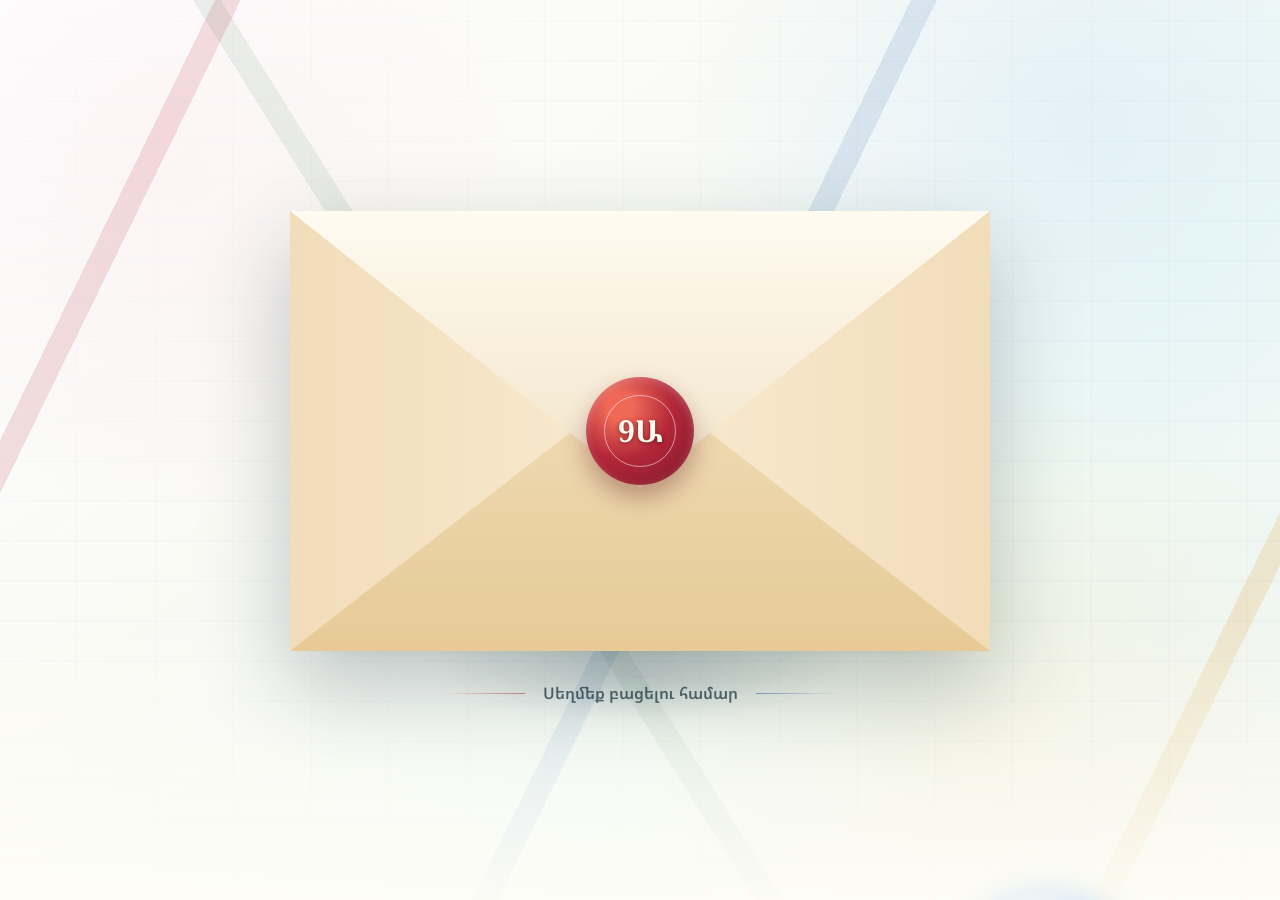
==== commit 5f5854f5: "Add files via upload" ====
--- a/index.html
+++ b/index.html
@@ -7,12 +7,12 @@
     <link rel="stylesheet" href="styles.css">
     <link rel="preconnect" href="https://fonts.googleapis.com">
     <link rel="preconnect" href="https://fonts.gstatic.com" crossorigin>
-    <link href="https://fonts.googleapis.com/css2?family=Cormorant+Garamond:ital,wght@0,300;0,400;0,500;0,600;0,700;1,400&family=Raleway:wght@300;400;500&display=swap" rel="stylesheet">
+    <link href="https://fonts.googleapis.com/css2?family=Noto+Sans+Armenian:wght@300;400;500;600;700&family=Noto+Serif+Armenian:wght@400;500;600;700&display=swap" rel="stylesheet">
 </head>
 <body>
     <!-- 1. Hero - Envelope Animation -->
     <header class="hero" id="hero">
-        <div class="envelope-wrapper">
+        <div class="envelope-wrapper" role="button" tabindex="0" aria-label="Բացել հրավիրատոմսը">
             <div class="envelope" id="envelope">
                 <div class="flap top"></div>
                 <div class="flap bottom"></div>
@@ -21,7 +21,7 @@
                 <div class="letter" id="letter">
                     <div class="letter-content">
                         <h1>Դուք հրավիրված եք</h1>
-                        <p>Նշելու 2026թ. շրջանավարտների ավարտական երեկոն</p>
+                        <p>2026թ. շրջանավարտների վերջին դասին</p>
                     </div>
                 </div>
                 <div class="wax-seal"></div>
@@ -30,12 +30,11 @@
         </div>
         <div class="hero-text-reveal" id="hero-text-reveal">
             <h2>Հիշարժան իրադարձություն</h2>
-            <p>Էլեգանտության երեկո</p>
         </div>
     </header>
 
     <!-- Rest of the site content (hidden initially) -->
-    <div id="site-content" style="display: none;">
+    <div id="site-content" hidden>
         <!-- 2. Photo Gallery -->
         <section class="gallery-section reveal">
             <div class="container">
@@ -80,8 +79,9 @@
         <section class="about-section reveal">
             <div class="container">
                 <div class="paper-box">
-                    <h2>Հանդիսությունը</h2>
-                    <p>Միացեք մեզ էլեգանտության անմոռանալի երեկոյին, երբ նշում ենք մեր ճանապարհի գագաթնակետը: Սպասվում է նրբագեղ մթնոլորտ, բարձրակարգ ընթրիք և հիշողություններ, որոնք կմնան ողջ կյանքում:</p>
+                    <h2>Շրջանավարտներ</h2>
+                    <p>թող ձեր ճանապարհը լինի լուսավոր, երազանքները՝ մեծ, իսկ հաջողությունները՝ անսահման։ Դպրոցի հիշողությունները միշտ թող ջերմացնեն ձեր սրտերը 💫
+:</p>
                 </div>
             </div>
         </section>
@@ -92,29 +92,41 @@
         <!-- 6. Gallery / Classmates Grid -->
         <section class="classmates-section reveal">
             <div class="container">
-                <div class="teacher-mention">
-                    <div class="img-wrapper">
-                        <img src="assets/teacher_portrait.jpg" alt="Դասղեկ">
-                    </div>
-                    <span class="teacher-name">Դասղեկ</span>
-                </div>
+                <div class="teachers-row">
+    <div class="teacher-mention">
+        <div class="img-wrapper">
+            <img src="assets/teacher_portrait.jpg" alt="Դասղեկ 1" loading="lazy" decoding="async">
+        </div>
+        <span class="teacher-name">Դասղեկ 9Ա</span>
+    </div>
+
+    <div class="teacher-mention">
+        <div class="img-wrapper">
+            <img src="assets/teacher_portrait2.jpg" alt="Դասղեկ 2" loading="lazy" decoding="async">
+        </div>
+        <span class="teacher-name">Դասղեկ 9Բ</span>
+    </div>
+
+    <div class="teacher-mention">
+        <div class="img-wrapper">
+            <img src="assets/teacher_portrait3.jpg" alt="Դասղեկ 3" loading="lazy" decoding="async">
+        </div>
+        <span class="teacher-name">Դասղեկ 9Գ</span>
+    </div>
+</div>
                 <h2 class="section-title">Շրջանավարտներ</h2>
                 <div class="classmates-grid">
                     <div class="classmate-item">
-                        <div class="img-wrapper"><img src="assets/classmate_1.webp" alt="Արթուր Մานուկյան"></div>
-                        <span class="name">Արմեն Անդրեասյան</span>
+                        <div class="img-wrapper"><img src="assets/classmate_1.webp" alt="9Ա" loading="lazy" decoding="async"></div>
+                        <span class="name">9Ա</span>
                     </div>
                     <div class="classmate-item">
-                        <div class="img-wrapper"><img src="assets/classmate_2.png" alt="Անի Ղազարյան"></div>
-                        <span class="name">Անի Ղազարյան</span>
+                        <div class="img-wrapper"><img src="assets/classmate_2.webp" alt="9Բ" loading="lazy" decoding="async"></div>
+                        <span class="name">9Բ</span>
                     </div>
                     <div class="classmate-item">
-                        <div class="img-wrapper"><img src="assets/classmate_3.webp" alt="Արտյոմ Նիկողոսյան"></div>
-                        <span class="name">Արտյոմ Նիկողոսյան</span>
-                    </div>
-                    <div class="classmate-item">
-                        <div class="img-wrapper"><img src="assets/classmate_4.jpg" alt="Նանե Աղաջանյան"></div>
-                        <span class="name">Նանե Աղաջանյան</span>
+                        <div class="img-wrapper"><img src="assets/classmate_3.webp" alt="9Գ" loading="lazy" decoding="async"></div>
+                        <span class="name">9Գ</span>
                     </div>
                 </div>
             </div>
@@ -143,7 +155,7 @@
         <section class="cta-section reveal">
             <div class="container">
                 <h2 class="section-title">Ձեր ներկայությունը սպասված է</h2>
-                <button class="gold-btn">Հաստատել մասնակցությունը</button>
+                <button class="gold-btn" id="rsvp-btn" type="button">Հաստատել մասնակցությունը</button>
             </div>
         </section>
 
--- a/styles.css
+++ b/styles.css
@@ -1,601 +1,1263 @@
+.teachers-row{
+    display:flex;
+    justify-content:center;
+    gap:30px;
+    flex-wrap:wrap;
+    margin-bottom:40px;
+}
+
+.teachers-row .teacher-mention{
+    text-align:center;
+}
+
+.teachers-row .img-wrapper img{
+    width:170px;
+    height:170px;
+    object-fit:cover;
+    border-radius:20px;
+}
+
+/* Горизонтальные фото 9А 9Б 9Г */
+.classmates-grid{
+    display:flex;
+    justify-content:center;
+    gap:25px;
+    flex-wrap:wrap;
+}
+
+.classmate-item .img-wrapper img{
+    width:260px;
+    height:170px;
+    object-fit:cover;
+    border-radius:18px;
+}
+
 :root {
-  --bg-color: #ffffff; /* White */
-  --accent-color: #000000; /* Black */
-  --text-color: #000000; /* Black */
-  --paper-bg: #fafafa;
-  --font-heading: 'Cormorant Garamond', serif;
-  --font-body: 'Raleway', sans-serif;
-}
-
-* { box-sizing: border-box; margin: 0; padding: 0; }
+  --paper: #fffdf7;
+  --paper-deep: #f3e4c7;
+  --ink: #16313b;
+  --muted: #63747c;
+  --red: #b32739;
+  --blue: #245aa8;
+  --gold: #d99a2b;
+  --green: #5f9479;
+  --mint: #dff0e9;
+  --line: rgba(36, 90, 168, 0.13);
+  --shadow-soft: 0 22px 70px rgba(19, 42, 50, 0.16);
+  --shadow-strong: 0 35px 90px rgba(19, 42, 50, 0.26);
+  --font-heading: 'Noto Serif Armenian', Georgia, serif;
+  --font-body: 'Noto Sans Armenian', Arial, sans-serif;
+}
+
+* {
+  box-sizing: border-box;
+  margin: 0;
+  padding: 0;
+}
+
+html {
+  background: #f8fbff;
+  scroll-behavior: smooth;
+}
 
 body {
-  background-color: var(--bg-color);
-  color: var(--text-color);
+  min-height: 100vh;
+  overflow-x: hidden;
+  color: var(--ink);
   font-family: var(--font-body);
-  overflow-x: hidden;
   line-height: 1.6;
+  background:
+    radial-gradient(circle at 12% 16%, rgba(255, 179, 194, 0.42), transparent 28%),
+    radial-gradient(circle at 84% 12%, rgba(114, 184, 255, 0.34), transparent 30%),
+    radial-gradient(circle at 76% 82%, rgba(255, 211, 122, 0.34), transparent 32%),
+    linear-gradient(135deg, #f7fcff 0%, #fff7ed 34%, #eefcf7 68%, #fff7fb 100%);
+}
+
+body::before,
+body::after {
+  content: '';
+  position: fixed;
+  inset: 0;
+  z-index: -2;
+  pointer-events: none;
+}
+
+body::before {
+  background-image:
+    repeating-linear-gradient(0deg, transparent 0 34px, rgba(36, 90, 168, 0.06) 35px, transparent 36px),
+    linear-gradient(120deg, rgba(255, 255, 255, 0.62), rgba(217, 154, 43, 0.1), rgba(36, 90, 168, 0.09));
+  background-size: auto, 220% 220%;
+  animation: backgroundShift 24s ease-in-out infinite;
+}
+
+body::after {
+  inset: -18%;
+  z-index: -1;
+  opacity: 0.38;
+  background:
+    repeating-linear-gradient(116deg, transparent 0 92px, rgba(179, 39, 57, 0.11) 92px 94px, transparent 94px 154px),
+    repeating-linear-gradient(64deg, transparent 0 120px, rgba(95, 148, 121, 0.12) 120px 122px, transparent 122px 190px);
+  transform: translate3d(0, 0, 0);
+  animation: ribbonDrift 32s linear infinite;
+}
+
+img {
+  display: block;
+  max-width: 100%;
+}
+
+.floating-bubble {
+  position: fixed;
+  bottom: -22vh;
+  left: var(--bubble-x);
+  z-index: 0;
+  width: var(--bubble-size);
+  aspect-ratio: 1;
+  border-radius: 50% 50% 46% 46%;
+  background:
+    radial-gradient(circle at 34% 24%, rgba(255, 255, 255, 0.82), rgba(255, 255, 255, 0.24) 22%, transparent 42%),
+    linear-gradient(145deg, rgba(255, 255, 255, 0.24), var(--bubble-color) 52%, rgba(80, 85, 115, 0.18));
+  box-shadow:
+    inset -14px -18px 28px rgba(30, 45, 70, 0.09),
+    0 0 30px var(--bubble-color);
+  filter: blur(var(--bubble-blur));
+  opacity: var(--bubble-opacity);
+  pointer-events: none;
+  transform: translate3d(0, 0, 0);
+  animation: bubbleFloat var(--bubble-duration) linear infinite;
+  animation-delay: var(--bubble-delay);
+  will-change: transform, opacity;
+}
+
+.floating-bubble::before {
+  content: '';
+  position: absolute;
+  left: 50%;
+  bottom: -7%;
+  width: 18%;
+  height: 12%;
+  border-radius: 50% 50% 35% 35%;
+  background: inherit;
+  transform: translateX(-50%) rotate(45deg);
+}
+
+.floating-bubble::after {
+  content: '';
+  position: absolute;
+  top: 102%;
+  left: 50%;
+  width: 1px;
+  height: calc(var(--bubble-size) * 0.72);
+  background: linear-gradient(180deg, rgba(80, 94, 105, 0.28), transparent);
+  transform: translateX(-50%);
+}
+
+button {
+  font: inherit;
 }
 
 section {
-  padding: 100px 20px;
+  position: relative;
+  z-index: 1;
+  padding: clamp(72px, 9vw, 130px) 20px;
 }
 
 .container {
-  max-width: 1200px;
+  width: min(1180px, calc(100% - 32px));
   margin: 0 auto;
 }
 
 h2.section-title {
+  margin-bottom: clamp(34px, 5vw, 62px);
+  color: var(--ink);
+  font-family: var(--font-heading);
+  font-size: clamp(2rem, 5vw, 4rem);
+  font-weight: 600;
+  line-height: 1.1;
   text-align: center;
-  font-family: var(--font-heading);
-  font-size: 3rem;
-  color: var(--accent-color);
-  margin-bottom: 60px;
-  font-weight: 400;
-}
-
-/* Animations */
+}
+
 .reveal {
   opacity: 0;
-  transform: translateY(40px);
-  transition: opacity 1s ease, transform 1s ease;
-}
+  transform: translateY(46px) scale(0.985);
+  transition:
+    opacity 900ms ease,
+    transform 900ms cubic-bezier(0.16, 1, 0.3, 1);
+  transition-delay: var(--reveal-delay, 0ms);
+}
+
 .reveal.active {
   opacity: 1;
+  transform: translateY(0) scale(1);
+}
+
+#site-content[hidden] {
+  display: none;
+}
+
+#site-content {
+  position: relative;
+  z-index: 1;
+  opacity: 0;
+  transform: translateY(42px);
+}
+
+#site-content.is-visible {
+  opacity: 1;
   transform: translateY(0);
-}
-
-/* 1. Hero */
+  transition:
+    opacity 900ms ease,
+    transform 900ms cubic-bezier(0.16, 1, 0.3, 1);
+}
+
 .hero {
-  height: 1100px;
-  display: flex;
-  flex-direction: column;
-  justify-content: center;
-  align-items: center;
   position: relative;
+  isolation: isolate;
+  display: grid;
+  min-height: 100svh;
+  place-items: center;
   overflow: hidden;
-  background: radial-gradient(circle at center, #f0f0f0, #ffffff);
+  padding: clamp(76px, 8vw, 116px) 18px clamp(122px, 11vw, 168px);
+  background:
+    linear-gradient(145deg, rgba(255, 255, 255, 0.78), rgba(223, 240, 233, 0.42)),
+    repeating-linear-gradient(0deg, transparent 0 38px, rgba(36, 90, 168, 0.09) 39px, transparent 40px),
+    repeating-linear-gradient(90deg, transparent 0 76px, rgba(179, 39, 57, 0.08) 77px, transparent 78px);
+}
+
+.hero::before {
+  content: '';
+  position: absolute;
+  inset: -25%;
+  z-index: -2;
+  background:
+    linear-gradient(116deg, transparent 0 25%, rgba(179, 39, 57, 0.14) 25% 26%, transparent 26% 52%, rgba(36, 90, 168, 0.12) 52% 53%, transparent 53% 76%, rgba(217, 154, 43, 0.18) 76% 77%, transparent 77%),
+    linear-gradient(58deg, transparent 0 44%, rgba(95, 148, 121, 0.12) 44% 45%, transparent 45%);
+  animation: heroRibbonSweep 20s linear infinite;
+}
+
+.hero::after {
+  content: '';
+  position: absolute;
+  right: 0;
+  bottom: 0;
+  left: 0;
+  z-index: -1;
+  height: 32%;
+  background: linear-gradient(180deg, rgba(255, 253, 247, 0), rgba(255, 253, 247, 0.9));
 }
 
 .envelope-wrapper {
   position: relative;
-  width: 700px;
-  height: 440px;
-  perspective: 1200px;
-  margin: 0 auto;
+  z-index: 4;
+  width: min(700px, 88vw);
+  aspect-ratio: 700 / 440;
   cursor: pointer;
-  z-index: 10;
+  perspective: 1400px;
+  opacity: 0;
+  transform: translate3d(0, -28vh, -1000px) scale(0.22) rotateX(24deg) rotateY(-42deg) rotateZ(-720deg);
+  transform-origin: center;
+  animation: postcardArrive 2.35s cubic-bezier(0.16, 1, 0.3, 1) 120ms forwards;
+  will-change: transform, opacity, filter;
+}
+
+.envelope-wrapper::before {
+  content: '';
+  position: absolute;
+  right: 7%;
+  bottom: -11%;
+  left: 7%;
+  height: 20%;
+  border-radius: 50%;
+  background: linear-gradient(90deg, transparent, rgba(22, 49, 59, 0.26), transparent);
+  filter: blur(18px);
+  opacity: 0.7;
+  transform: scaleX(0.74);
+}
+
+.envelope-wrapper:focus-visible {
+  border-radius: 8px;
+  outline: 3px solid var(--blue);
+  outline-offset: 16px;
 }
 
 .instruction {
   position: absolute;
-  bottom: -40px;
-  left: 0; right: 0;
-  text-align: center;
-  font-size: 0.9rem;
-  letter-spacing: 2px;
-  color: var(--accent-color);
-  opacity: 0.7;
-  transition: opacity 0.5s;
-}
-
-.envelope-wrapper:hover .instruction {
-  opacity: 1;
-}
-
-.envelope {
-  position: relative;
-  width: 100%;
-  height: 100%;
-  transform-style: preserve-3d;
-  transition: transform 1s ease-in-out;
-}
-
-/* Envelope base / back */
-.envelope::before {
-  content: '';
-  position: absolute;
-  top: 0; left: 0; right: 0; bottom: 0;
-  background-color: #f5f5f5;
-  box-shadow: inset 0 0 40px rgba(0,0,0,0.05), 0 20px 40px rgba(0,0,0,0.1);
-  border-radius: 2px;
-}
-
-/* Flaps using borders */
-.flap {
-  position: absolute;
-  width: 100%;
-  height: 100%;
-  backface-visibility: hidden;
-}
-
-.flap.top {
-  top: 0; left: 0;
-  border-top: 264px solid var(--paper-bg);
-  border-left: 350px solid transparent;
-  border-right: 350px solid transparent;
-  transform-origin: top;
-  transition: transform 1s 0.5s ease;
-  z-index: 4;
-}
-
-.flap.bottom {
-  bottom: 0; left: 0;
-  border-bottom: 264px solid #dfd4bf;
-  border-left: 350px solid transparent;
-  border-right: 350px solid transparent;
-  z-index: 3;
-}
-
-.flap.left {
-  top: 0; left: 0;
-  border-left: 350px solid #e8e0cc;
-  border-top: 220px solid transparent;
-  border-bottom: 220px solid transparent;
-  z-index: 2;
-}
-
-.flap.right {
-  top: 0; right: 0;
-  border-right: 350px solid #e8e0cc;
-  border-top: 220px solid transparent;
-  border-bottom: 220px solid transparent;
-  z-index: 2;
-}
-
-/* Flap shadows */
-.flap.top { filter: drop-shadow(0 5px 5px rgba(0,0,0,0.15)); }
-.flap.bottom { filter: drop-shadow(0 -2px 5px rgba(0,0,0,0.1)); }
-
-/* Letter */
-.letter {
-  position: absolute;
-  top: 5px; left: 5px; right: 5px; bottom: 5px;
-  background-color: #ffffff;
-  z-index: 1; 
-  transition: transform 1.5s 1.5s cubic-bezier(0.4, 0, 0.2, 1), z-index 0s 1.5s;
-  display: flex;
-  justify-content: center;
-  align-items: center;
-  box-shadow: 0 5px 15px rgba(0,0,0,0.1);
-  padding: 20px;
-}
-
-.letter-content {
-  text-align: center;
-  color: #000000;
-  border: 1px solid rgba(0, 0, 0, 0.3);
-  padding: 40px 20px;
-  width: 100%;
-  height: 100%;
-  display: flex;
-  flex-direction: column;
-  justify-content: center;
-}
-
-.letter-content h1 {
-  font-family: var(--font-heading);
-  font-size: 4.4rem;
-  margin-bottom: 15px;
-  color: #000000;
-  font-weight: 500;
-}
-
-.letter-content p {
-  font-family: var(--font-heading);
-  font-size: 2.4rem;
-  font-style: italic;
-  color: #4a4a5e;
-}
-
-/* Wax Seal */
-.wax-seal {
-  position: absolute;
-  width: 100px;
-  height: 100px;
-  background: radial-gradient(circle at 30% 30%, #444444, #000000);
-  border-radius: 50%;
-  top: 50%;
-  left: 50%;
-  transform: translate(-50%, -50%);
-  z-index: 5;
-  box-shadow: 0 6px 15px rgba(0,0,0,0.4), inset 0 2px 5px rgba(255,255,255,0.3);
-  transition: opacity 0.5s 0.5s ease;
-  pointer-events: none;
-}
-
-.wax-seal::after {
-  content: '9Ա';
-  position: absolute;
-  top: 50%; left: 50%;
-  transform: translate(-50%, -50%);
-  color: #ffffff;
-  font-family: var(--font-heading);
-  font-size: 1.8rem;
-  text-shadow: 0 1px 2px rgba(0,0,0,0.8);
-  border: 1px solid rgba(255, 255, 255, 0.4);
-  border-radius: 50%;
-  width: 70px;
-  height: 70px;
+  top: calc(100% + 30px);
+  right: 0;
+  left: 0;
   display: flex;
   align-items: center;
   justify-content: center;
+  gap: 18px;
+  color: rgba(22, 49, 59, 0.72);
+  font-size: clamp(0.84rem, 2vw, 1rem);
+  font-weight: 600;
+  letter-spacing: 0;
+  text-align: center;
+  transition:
+    opacity 450ms ease,
+    transform 450ms ease;
+}
+
+.instruction::before,
+.instruction::after {
+  content: '';
+  width: min(82px, 18vw);
+  height: 1px;
+  background: linear-gradient(90deg, transparent, rgba(179, 39, 57, 0.52));
+}
+
+.instruction::after {
+  background: linear-gradient(90deg, rgba(36, 90, 168, 0.52), transparent);
+}
+
+.envelope {
+  position: absolute;
+  inset: 0;
+  transform: rotateX(var(--tilt-x, 0deg)) rotateY(var(--tilt-y, 0deg));
+  transform-style: preserve-3d;
+  transition: transform 420ms cubic-bezier(0.16, 1, 0.3, 1);
+  will-change: transform;
+}
+
+.envelope::before {
+  content: '';
+  position: absolute;
+  inset: 0;
+  border: 1px solid rgba(126, 87, 32, 0.22);
+  border-radius: 8px;
+  background:
+    linear-gradient(145deg, rgba(255, 252, 241, 0.98), rgba(242, 220, 180, 0.98)),
+    repeating-linear-gradient(0deg, transparent 0 22px, rgba(126, 87, 32, 0.05) 23px, transparent 24px);
+  box-shadow: var(--shadow-strong), inset 0 0 36px rgba(255, 255, 255, 0.52);
+}
+
+.envelope::after {
+  content: '';
+  position: absolute;
+  inset: 5.2%;
+  z-index: 0;
+  border-radius: 6px;
+  background:
+    repeating-linear-gradient(0deg, transparent 0 28px, rgba(36, 90, 168, 0.08) 29px, transparent 30px),
+    linear-gradient(90deg, transparent 0 12%, rgba(179, 39, 57, 0.12) 12% 12.4%, transparent 12.4%);
+  opacity: 0.45;
+}
+
+.flap {
+  position: absolute;
+  inset: 0;
+  backface-visibility: hidden;
+  transform-style: preserve-3d;
+}
+
+.flap.top {
+  z-index: 4;
+  clip-path: polygon(0 0, 100% 0, 50% 63%);
+  background: linear-gradient(180deg, #fffbf0 0%, #ead6b2 100%);
+  filter: drop-shadow(0 10px 12px rgba(51, 37, 19, 0.18));
+  transform-origin: top;
+  transition:
+    transform 950ms cubic-bezier(0.16, 1, 0.3, 1) 320ms,
+    z-index 0s 920ms;
+}
+
+.flap.bottom {
+  z-index: 3;
+  clip-path: polygon(0 100%, 100% 100%, 50% 38%);
+  background: linear-gradient(0deg, #e7ca96 0%, #f4e6c9 100%);
+}
+
+.flap.left {
+  z-index: 2;
+  clip-path: polygon(0 0, 52% 50%, 0 100%);
+  background: linear-gradient(90deg, #f2ddba 0%, #fff7e6 100%);
+}
+
+.flap.right {
+  z-index: 2;
+  clip-path: polygon(100% 0, 48% 50%, 100% 100%);
+  background: linear-gradient(270deg, #f2ddba 0%, #fff7e6 100%);
+}
+
+.letter {
+  position: absolute;
+  inset: 5%;
+  z-index: 1;
+  display: flex;
+  align-items: center;
+  justify-content: center;
+  overflow: hidden;
+  padding: clamp(18px, 4vw, 42px);
+  border: 1px solid rgba(36, 90, 168, 0.16);
+  border-radius: 8px;
+  background:
+    linear-gradient(105deg, rgba(255, 255, 255, 0.98), rgba(255, 248, 234, 0.98)),
+    repeating-linear-gradient(0deg, transparent 0 30px, rgba(36, 90, 168, 0.08) 31px, transparent 32px);
+  box-shadow: 0 10px 25px rgba(30, 26, 20, 0.14);
+  transform: translateY(0);
+  transition:
+    transform 1250ms cubic-bezier(0.16, 1, 0.3, 1) 1050ms,
+    box-shadow 1250ms ease 1050ms,
+    z-index 0s 1050ms;
+}
+
+.letter::before {
+  content: '';
+  position: absolute;
+  inset: 14px;
+  border: 1px solid rgba(179, 39, 57, 0.18);
+  border-radius: 6px;
+  pointer-events: none;
+}
+
+.letter::after {
+  content: '';
+  position: absolute;
+  inset: 0;
+  background: linear-gradient(112deg, transparent 0 38%, rgba(255, 255, 255, 0.62) 45%, transparent 54%);
+  transform: translateX(-120%);
+  opacity: 0;
+}
+
+.letter-content {
+  position: relative;
+  z-index: 1;
+  max-width: 92%;
+  color: var(--ink);
+  text-align: center;
+}
+
+.letter-content h1 {
+  margin-bottom: 16px;
+  color: var(--red);
+  font-family: var(--font-heading);
+  font-size: clamp(2.15rem, 5.8vw, 3.95rem);
+  font-weight: 700;
+  line-height: 1.08;
+}
+
+.letter-content p {
+  max-width: 560px;
+  margin: 0 auto;
+  color: rgba(22, 49, 59, 0.82);
+  font-family: var(--font-heading);
+  font-size: clamp(1rem, 3vw, 1.88rem);
+  font-style: italic;
+  line-height: 1.35;
+}
+
+.wax-seal {
+  position: absolute;
+  top: 50%;
+  left: 50%;
+  z-index: 5;
+  width: clamp(74px, 15vw, 108px);
+  aspect-ratio: 1;
+  border-radius: 50%;
+  background:
+    radial-gradient(circle at 32% 28%, #f06957 0 12%, #b32739 48%, #771728 100%);
+  box-shadow:
+    0 12px 24px rgba(92, 18, 30, 0.35),
+    inset 0 3px 10px rgba(255, 255, 255, 0.26);
+  transform: translate(-50%, -50%);
+  transition:
+    opacity 420ms ease 500ms,
+    transform 520ms cubic-bezier(0.16, 1, 0.3, 1) 500ms;
+}
+
+.wax-seal::after {
+  content: '9Ա';
+  position: absolute;
+  inset: 17%;
+  display: grid;
+  place-items: center;
+  border: 1px solid rgba(255, 255, 255, 0.52);
+  border-radius: 50%;
+  color: #fffaf0;
+  font-family: var(--font-heading);
+  font-size: clamp(1.25rem, 3.2vw, 1.9rem);
+  font-weight: 700;
   line-height: 1;
-  text-align: center;
-}
-
-/* Envelope Open State */
+  text-shadow: 0 1px 4px rgba(47, 4, 12, 0.55);
+}
+
+.envelope.open {
+  --tilt-x: 0deg;
+  --tilt-y: 0deg;
+}
+
 .envelope.open .flap.top {
+  z-index: 0;
   transform: rotateX(180deg);
-  z-index: 0;
-}
+}
+
 .envelope.open .wax-seal {
   opacity: 0;
-}
+  transform: translate(-50%, -50%) scale(0.75) rotate(16deg);
+}
+
 .envelope.open .letter {
-  transform: translateY(-280px) scale(1.1);
-  z-index: 10;
-  box-shadow: 0 20px 40px rgba(0,0,0,0.5);
-}
-.envelope.open ~ .instruction {
+  z-index: 8;
+  box-shadow: 0 28px 64px rgba(30, 26, 20, 0.28);
+  transform: translateY(-42%) scale(1.035) rotate(-1deg);
+}
+
+.envelope.open .letter::after {
+  opacity: 1;
+  animation: letterShine 1200ms ease 1500ms both;
+}
+
+.hero.is-open .instruction {
   opacity: 0;
+  transform: translateY(-12px);
 }
 
 .hero-text-reveal {
+  position: absolute;
+  bottom: clamp(26px, 6vh, 58px);
+  left: 50%;
+  z-index: 4;
+  width: min(720px, 90vw);
+  text-align: center;
   opacity: 0;
-  transform: translateY(20px);
-  transition: opacity 1s 2.5s, transform 1s 2.5s;
-  text-align: center;
-  margin-top: 80px;
-  position: absolute;
-  bottom: 10%;
-}
-.envelope.open ~ .hero-text-reveal {
+  transform: translateX(-50%) translateY(30px);
+  transition:
+    opacity 800ms ease 1850ms,
+    transform 800ms cubic-bezier(0.16, 1, 0.3, 1) 1850ms;
+}
+
+.hero.is-open .hero-text-reveal {
   opacity: 1;
-  transform: translateY(0);
-}
+  transform: translateX(-50%) translateY(0);
+}
+
 .hero-text-reveal h2 {
+  color: var(--blue);
   font-family: var(--font-heading);
-  font-size: 2.5rem;
-  color: var(--accent-color);
-  font-weight: 300;
-}
+  font-size: clamp(1.7rem, 4vw, 3.2rem);
+  font-weight: 700;
+  line-height: 1.12;
+}
+
 .hero-text-reveal p {
-  font-size: 1rem;
-  letter-spacing: 3px;
+  margin-top: 10px;
+  color: rgba(22, 49, 59, 0.74);
+  font-size: clamp(0.8rem, 2vw, 1rem);
+  font-weight: 700;
   text-transform: uppercase;
-  margin-top: 10px;
-  opacity: 0.8;
-}
-
-/* 2. Photo Gallery */
+}
+
+.gallery-section {
+  background: linear-gradient(180deg, rgba(255, 253, 247, 0.88), rgba(255, 255, 255, 0.35));
+}
+
 .photo-grid {
   display: grid;
-  grid-template-columns: repeat(6, 1fr);
-  grid-auto-rows: 140px;
-  gap: 15px;
-  max-width: 1000px;
+  max-width: 1060px;
   margin: 0 auto;
-}
-
-/* Precise Collage Layout */
-.photo-item:nth-child(1) { grid-column: span 4; grid-row: span 4; } /* Large Featured */
-.photo-item:nth-child(2) { grid-column: span 2; grid-row: span 3; } /* Tall */
-.photo-item:nth-child(3) { grid-column: span 2; grid-row: span 3; } /* Second Tall / Square */
-.photo-item:nth-child(4) { grid-column: span 3; grid-row: span 2; } /* Wide */
-.photo-item:nth-child(5) { grid-column: span 1; grid-row: span 2; } /* Small square */
+  grid-auto-rows: clamp(112px, 10vw, 156px);
+  grid-template-columns: repeat(8, minmax(0, 1fr));
+  gap: clamp(10px, 1.7vw, 18px);
+}
+
+.photo-item:nth-child(1) { grid-column: span 4; grid-row: span 4; }
+.photo-item:nth-child(2) { grid-column: span 2; grid-row: span 3; }
+.photo-item:nth-child(3) { grid-column: span 2; grid-row: span 3; }
+.photo-item:nth-child(4) { grid-column: span 3; grid-row: span 2; }
+.photo-item:nth-child(5) { grid-column: span 1; grid-row: span 2; }
 
 .photo-item {
+  --rx: 0deg;
+  --ry: 0deg;
   position: relative;
   overflow: hidden;
+  padding: 8px;
+  border: 1px solid rgba(36, 90, 168, 0.16);
   border-radius: 8px;
-  background: #fff;
-  padding: 8px; /* Elegant Polaroid-style border */
-  box-shadow: 0 10px 30px rgba(0,0,0,0.08);
-  transition: transform 0.6s cubic-bezier(0.2, 1, 0.3, 1), box-shadow 0.6s ease;
-  border: 1px solid rgba(0,0,0,0.05);
+  background: linear-gradient(145deg, #ffffff, #fff4dc);
+  box-shadow: var(--shadow-soft);
+  transform: perspective(900px) rotateX(var(--rx)) rotateY(var(--ry)) translateY(0);
+  transform-style: preserve-3d;
+  transition:
+    box-shadow 420ms ease,
+    transform 420ms cubic-bezier(0.16, 1, 0.3, 1);
+  will-change: transform;
+}
+
+.photo-item::after {
+  content: '';
+  position: absolute;
+  inset: 0;
+  z-index: 2;
+  background: linear-gradient(115deg, transparent 0 38%, rgba(255, 255, 255, 0.65) 47%, transparent 56%);
+  transform: translateX(-130%);
+  transition: transform 780ms ease;
+  pointer-events: none;
 }
 
 .photo-item img {
   width: 100%;
   height: 100%;
+  border-radius: 5px;
   object-fit: cover;
+  transition:
+    transform 700ms cubic-bezier(0.16, 1, 0.3, 1);
+}
+
+.photo-item:hover {
+  box-shadow: var(--shadow-strong);
+}
+
+.photo-item:hover::after {
+  transform: translateX(130%);
+}
+
+.photo-item:hover img {
+  transform: scale(1.045);
+}
+
+.countdown-section {
+  border-block: 1px solid rgba(36, 90, 168, 0.1);
+  background:
+    linear-gradient(90deg, rgba(36, 90, 168, 0.11), rgba(255, 255, 255, 0.76), rgba(179, 39, 57, 0.1));
+}
+
+.countdown-container {
+  display: grid;
+  max-width: 920px;
+  margin: 0 auto;
+  overflow: hidden;
+  grid-template-columns: repeat(7, auto);
+  align-items: stretch;
+  justify-content: center;
+  border: 1px solid rgba(22, 49, 59, 0.12);
+  border-radius: 8px;
+  background: rgba(255, 255, 255, 0.68);
+  box-shadow: var(--shadow-soft);
+  backdrop-filter: blur(14px);
+}
+
+.countdown-item {
+  min-width: clamp(92px, 14vw, 150px);
+  padding: clamp(20px, 4vw, 34px) clamp(12px, 2vw, 24px);
+  text-align: center;
+}
+
+.countdown-item span {
   display: block;
-  border-radius: 4px;
-  filter: grayscale(100%) contrast(1.1);
-  transition: transform 0.8s ease, filter 0.8s ease;
-}
-
-.photo-item:hover {
-  transform: translateY(-10px) scale(1.02);
-  box-shadow: 0 20px 40px rgba(0,0,0,0.15);
-  z-index: 5;
-}
-
-.photo-item:hover img {
-  filter: grayscale(0%) contrast(1);
-  transform: scale(1.05);
-}
-
-/* 3. Countdown */
-.countdown-container {
-  display: flex;
-  justify-content: center;
-  align-items: center;
-  gap: 30px;
-  flex-wrap: wrap;
-}
-.countdown-item {
-  text-align: center;
-  min-width: 100px;
-}
-.countdown-item span {
+  color: var(--red);
   font-family: var(--font-heading);
-  font-size: 5rem;
-  color: var(--accent-color);
+  font-size: clamp(2.8rem, 8vw, 5.8rem);
+  font-weight: 700;
+  line-height: 0.92;
+}
+
+.countdown-item label {
   display: block;
-  line-height: 1;
-  font-weight: 300;
-}
-.countdown-item label {
-  font-family: var(--font-body);
-  font-size: 0.8rem;
-  letter-spacing: 3px;
-  text-transform: uppercase;
-  color: var(--text-color);
-  opacity: 0.7;
-  margin-top: 10px;
-  display: block;
-}
+  margin-top: 12px;
+  color: rgba(22, 49, 59, 0.68);
+  font-size: 0.82rem;
+  font-weight: 700;
+}
+
 .divider {
   width: 1px;
-  height: 80px;
-  background-color: var(--accent-color);
-  opacity: 0.3;
-}
-
-/* 4. About */
+  min-height: 100%;
+  background: linear-gradient(180deg, transparent, rgba(36, 90, 168, 0.25), transparent);
+}
+
 .paper-box {
-  background-color: #ffffff;
-  color: #000000;
-  padding: 80px 60px;
+  position: relative;
+  max-width: 900px;
+  margin: 0 auto;
+  overflow: hidden;
+  padding: clamp(44px, 7vw, 82px) clamp(28px, 7vw, 82px);
+  border: 1px solid rgba(36, 90, 168, 0.14);
+  border-radius: 8px;
+  background:
+    linear-gradient(90deg, rgba(179, 39, 57, 0.08) 0 11%, transparent 11%),
+    repeating-linear-gradient(0deg, transparent 0 33px, rgba(36, 90, 168, 0.11) 34px, transparent 35px),
+    linear-gradient(145deg, rgba(255, 255, 255, 0.96), rgba(255, 248, 234, 0.96));
+  box-shadow: var(--shadow-soft);
   text-align: center;
-  max-width: 800px;
+}
+
+.paper-box::before {
+  content: '';
+  position: absolute;
+  top: 0;
+  bottom: 0;
+  left: 12%;
+  width: 1px;
+  background: rgba(179, 39, 57, 0.28);
+}
+
+.paper-box h2 {
+  position: relative;
+  margin-bottom: 26px;
+  color: var(--blue);
+  font-family: var(--font-heading);
+  font-size: clamp(2rem, 5vw, 3.5rem);
+  font-weight: 700;
+}
+
+.paper-box p {
+  position: relative;
+  max-width: 720px;
   margin: 0 auto;
-  box-shadow: 0 20px 50px rgba(0,0,0,0.5);
-  border-radius: 2px;
-  position: relative;
-}
-.paper-box::after {
-  content: '';
-  position: absolute;
-  top: 10px; left: 10px; right: 10px; bottom: 10px;
-  border: 1px solid rgba(0, 0, 0, 0.4);
-  pointer-events: none;
-}
-.paper-box h2 {
+  color: rgba(22, 49, 59, 0.83);
   font-family: var(--font-heading);
-  font-size: 3rem;
-  color: #000000;
-  margin-bottom: 30px;
-  font-weight: 500;
-}
-.paper-box p {
-  font-family: var(--font-heading);
-  font-size: 1.6rem;
-  line-height: 1.8;
+  font-size: clamp(1.12rem, 2.6vw, 1.68rem);
   font-style: italic;
-  color: #333344;
-}
-
-/* 5. Video - Removed */
-
-/* 6. Classmates */
+  line-height: 1.78;
+}
+
+.classmates-section {
+  background:
+    linear-gradient(180deg, rgba(255, 255, 255, 0.25), rgba(223, 240, 233, 0.42));
+}
+
 .teacher-mention {
+  display: grid;
+  justify-items: center;
+  margin-bottom: clamp(38px, 7vw, 70px);
   text-align: center;
-  margin-bottom: 60px;
 }
 
 .teacher-mention .img-wrapper {
-  width: 200px;
-  height: 200px;
-  margin: 0 auto 15px;
+  width: clamp(158px, 22vw, 224px);
+  aspect-ratio: 1;
+  overflow: hidden;
+  padding: 6px;
   border-radius: 50%;
-  border: 1px solid rgba(0, 0, 0, 0.3);
-  overflow: hidden;
-  background: var(--paper-bg);
+  background: conic-gradient(from 160deg, var(--red), var(--gold), var(--green), var(--blue), var(--red));
+  box-shadow: var(--shadow-soft);
 }
 
 .teacher-mention .img-wrapper img {
   width: 100%;
   height: 100%;
+  border: 5px solid var(--paper);
+  border-radius: 50%;
   object-fit: cover;
-  filter: grayscale(100%);
-  transition: filter 0.6s ease, transform 0.6s ease;
-  display: block;
+  transition:
+    transform 600ms cubic-bezier(0.16, 1, 0.3, 1);
 }
 
 .teacher-mention:hover .img-wrapper img {
-  filter: grayscale(0%);
   transform: scale(1.05);
 }
 
 .teacher-mention .teacher-name {
   display: block;
+  margin-top: 18px;
+  color: var(--ink);
   font-family: var(--font-heading);
-  font-size: 1.8rem;
+  font-size: clamp(1.3rem, 3vw, 2rem);
   font-style: italic;
-  color: var(--text-color);
+  font-weight: 600;
 }
 
 .classmates-grid {
   display: grid;
-  grid-template-columns: repeat(2, 1fr);
-  gap: 40px;
-  max-width: 900px;
+  max-width: 1080px;
   margin: 0 auto;
-}
+  grid-template-columns: repeat(4, minmax(0, 1fr));
+  gap: clamp(18px, 3vw, 34px);
+}
+
 .classmate-item {
-  text-align: center;
-}
+  --rx: 0deg;
+  --ry: 0deg;
+  transform: perspective(900px) rotateX(var(--rx)) rotateY(var(--ry));
+  transition: transform 420ms cubic-bezier(0.16, 1, 0.3, 1);
+  will-change: transform;
+}
+
 .classmate-item .img-wrapper {
+  position: relative;
+  aspect-ratio: 3 / 4;
   overflow: hidden;
-  border: 1px solid rgba(0, 0, 0, 0.3);
-  border-radius: 4px;
-  margin-bottom: 20px;
-}
+  border: 1px solid rgba(22, 49, 59, 0.12);
+  border-radius: 8px;
+  background: var(--paper);
+  box-shadow: var(--shadow-soft);
+}
+
+.classmate-item .img-wrapper::after {
+  content: '';
+  position: absolute;
+  inset: auto 0 0;
+  height: 42%;
+  background: linear-gradient(180deg, transparent, rgba(22, 49, 59, 0.18));
+  opacity: 0;
+  transition: opacity 420ms ease;
+}
+
 .classmate-item img {
   width: 100%;
-  aspect-ratio: 3/4;
+  height: 100%;
   object-fit: cover;
-  filter: grayscale(100%);
-  transition: transform 0.6s ease;
+  transition:
+    transform 620ms cubic-bezier(0.16, 1, 0.3, 1);
+}
+
+.classmate-item:hover .img-wrapper::after {
+  opacity: 1;
+}
+
+.classmate-item:hover img {
+  transform: scale(1.045);
+}
+
+.classmate-item .name {
   display: block;
-}
-.classmate-item:hover img {
-  transform: scale(1.05);
-}
-.classmate-item .name {
+  margin-top: 16px;
+  color: var(--ink);
   font-family: var(--font-heading);
-  font-size: 1.6rem;
-  color: var(--text-color);
-  letter-spacing: 1px;
-}
-
-/* 7. Calendar */
+  font-size: clamp(1.04rem, 2.3vw, 1.45rem);
+  font-weight: 700;
+  line-height: 1.35;
+  text-align: center;
+}
+
+.calendar-section {
+  background: linear-gradient(180deg, rgba(223, 240, 233, 0.42), rgba(255, 250, 240, 0.62));
+}
+
 .calendar-wrapper {
-  max-width: 600px;
+  position: relative;
+  max-width: 660px;
   margin: 0 auto;
+  overflow: hidden;
+  padding: clamp(30px, 6vw, 56px);
+  border: 1px solid rgba(22, 49, 59, 0.14);
+  border-radius: 8px;
+  background: rgba(255, 255, 255, 0.72);
+  box-shadow: var(--shadow-soft);
   text-align: center;
-  background: rgba(0,0,0,0.02);
-  padding: 50px;
-  border: 1px solid rgba(0, 0, 0, 0.2);
-  border-radius: 4px;
-}
+  backdrop-filter: blur(14px);
+}
+
+.calendar-wrapper::before {
+  content: '';
+  position: absolute;
+  top: 0;
+  right: 0;
+  left: 0;
+  height: 7px;
+  background: linear-gradient(90deg, var(--red) 0 33.33%, var(--blue) 33.33% 66.66%, var(--gold) 66.66%);
+}
+
 .calendar-wrapper h3 {
+  margin-bottom: clamp(26px, 5vw, 42px);
+  color: var(--blue);
   font-family: var(--font-heading);
-  font-size: 3rem;
-  color: var(--accent-color);
-  margin-bottom: 40px;
-  font-weight: 300;
-}
+  font-size: clamp(2rem, 6vw, 3.4rem);
+  font-weight: 700;
+}
+
 .calendar-grid {
   display: grid;
-  grid-template-columns: repeat(7, 1fr);
-  gap: 15px;
-  margin-bottom: 40px;
-}
+  margin-bottom: 34px;
+  grid-template-columns: repeat(7, minmax(0, 1fr));
+  gap: clamp(6px, 1.6vw, 14px);
+}
+
 .day-name {
-  font-family: var(--font-body);
-  color: var(--accent-color);
-  font-weight: 500;
+  display: grid;
+  min-height: 28px;
+  place-items: center;
+  color: rgba(22, 49, 59, 0.72);
+  font-size: 0.84rem;
+  font-weight: 800;
+}
+
+.day {
+  position: relative;
+  display: grid;
+  aspect-ratio: 1;
+  min-width: 0;
+  place-items: center;
+  border-radius: 50%;
+  color: rgba(22, 49, 59, 0.86);
+  font-weight: 700;
+  transition:
+    background 240ms ease,
+    color 240ms ease,
+    transform 240ms ease;
+}
+
+.day:not(.disabled):hover {
+  background: rgba(36, 90, 168, 0.1);
+  transform: translateY(-2px);
+}
+
+.day.disabled {
+  opacity: 0.22;
+}
+
+.day.highlight {
+  color: #fffdf7;
+  background: var(--red);
+  box-shadow: 0 10px 24px rgba(179, 39, 57, 0.28);
+  animation: highlightPulse 2.4s ease-in-out infinite;
+}
+
+.day.highlight::after {
+  content: '';
+  position: absolute;
+  inset: -6px;
+  border: 1px solid rgba(179, 39, 57, 0.28);
+  border-radius: inherit;
+  animation: dateRing 2.4s ease-in-out infinite;
+}
+
+.event-time {
+  color: var(--ink);
+  font-family: var(--font-heading);
+  font-size: clamp(1.32rem, 3.5vw, 2rem);
+  font-style: italic;
+  font-weight: 700;
+}
+
+.cta-section {
+  overflow: hidden;
+  text-align: center;
+  background:
+    linear-gradient(180deg, rgba(255, 250, 240, 0.62), rgba(255, 255, 255, 0.82));
+}
+
+.gold-btn {
+  position: relative;
+  overflow: hidden;
+  min-height: 58px;
+  max-width: 100%;
+  margin-top: 4px;
+  padding: 17px clamp(26px, 5vw, 56px);
+  border: 0;
+  border-radius: 8px;
+  color: #fffdf7;
+  background: linear-gradient(135deg, var(--red), var(--blue) 55%, var(--gold));
+  box-shadow: 0 18px 34px rgba(36, 90, 168, 0.24);
+  cursor: pointer;
+  font-weight: 800;
+  line-height: 1.25;
+  transition:
+    box-shadow 300ms ease,
+    transform 300ms cubic-bezier(0.16, 1, 0.3, 1);
+}
+
+.gold-btn::before {
+  content: '';
+  position: absolute;
+  inset: 0;
+  background: linear-gradient(115deg, transparent 0 35%, rgba(255, 255, 255, 0.45) 45%, transparent 55%);
+  transform: translateX(-120%);
+  transition: transform 700ms ease;
+}
+
+.gold-btn:hover,
+.gold-btn:focus-visible {
+  box-shadow: 0 24px 44px rgba(179, 39, 57, 0.24);
+  transform: translateY(-3px);
+}
+
+.gold-btn:hover::before,
+.gold-btn:focus-visible::before {
+  transform: translateX(120%);
+}
+
+.gold-btn.is-confirmed {
+  background: linear-gradient(135deg, var(--green), var(--blue));
+}
+
+footer {
+  padding: 38px 20px 44px;
+  border-top: 1px solid rgba(22, 49, 59, 0.1);
+  color: rgba(22, 49, 59, 0.58);
   font-size: 0.9rem;
-  letter-spacing: 1px;
-  margin-bottom: 10px;
-}
-.day {
-  font-family: var(--font-body);
-  font-size: 1.1rem;
-  display: flex;
-  justify-content: center;
-  align-items: center;
-  aspect-ratio: 1;
-  border-radius: 50%;
-  transition: background 0.3s;
-}
-.day.disabled {
-  opacity: 0.2;
-}
-.day.highlight {
-  border: 1px solid var(--accent-color);
-  color: var(--bg-color);
-  background-color: var(--accent-color);
-}
-.event-time {
-  font-family: var(--font-heading);
-  font-size: 1.8rem;
-  color: var(--text-color);
-  font-style: italic;
-}
-
-/* 8. CTA */
-.cta-section {
   text-align: center;
-  padding: 120px 20px;
-}
-.gold-btn {
-  background: transparent;
-  border: 1px solid var(--accent-color);
-  color: var(--accent-color);
-  padding: 18px 50px;
-  font-family: var(--font-body);
-  font-size: 1.1rem;
-  letter-spacing: 3px;
-  text-transform: uppercase;
-  cursor: pointer;
-  transition: all 0.4s ease;
-  margin-top: 20px;
-}
-.gold-btn:hover {
-  background: var(--accent-color);
-  color: var(--bg-color);
-}
-
-footer {
-  text-align: center;
-  padding: 40px 20px;
-  font-size: 0.9rem;
-  color: rgba(0, 0, 0, 0.5);
-  border-top: 1px solid rgba(0,0,0,0.1);
-}
-
-/* Responsive */
-@media (max-width: 768px) {
+  background: rgba(255, 255, 255, 0.72);
+}
+
+.spark {
+  position: fixed;
+  z-index: 20;
+  width: 8px;
+  height: 14px;
+  border-radius: 2px;
+  pointer-events: none;
+  animation: sparkFly var(--spark-speed, 1100ms) cubic-bezier(0.16, 1, 0.3, 1) forwards;
+}
+
+.toast {
+  position: fixed;
+  right: 18px;
+  bottom: 18px;
+  z-index: 30;
+  max-width: min(360px, calc(100vw - 36px));
+  padding: 14px 18px;
+  border: 1px solid rgba(22, 49, 59, 0.12);
+  border-radius: 8px;
+  color: var(--ink);
+  background: rgba(255, 253, 247, 0.92);
+  box-shadow: var(--shadow-soft);
+  font-weight: 700;
+  opacity: 0;
+  transform: translateY(18px);
+  backdrop-filter: blur(12px);
+  transition:
+    opacity 260ms ease,
+    transform 260ms ease;
+}
+
+.toast.is-visible {
+  opacity: 1;
+  transform: translateY(0);
+}
+
+@keyframes backgroundShift {
+  0%, 100% { background-position: 0 0, 0% 50%; }
+  50% { background-position: 0 12px, 100% 50%; }
+}
+
+@keyframes ribbonDrift {
+  from { transform: translate3d(-4%, -2%, 0); }
+  to { transform: translate3d(4%, 2%, 0); }
+}
+
+@keyframes heroRibbonSweep {
+  from { transform: translateX(-8%) rotate(0.001deg); }
+  to { transform: translateX(8%) rotate(0.001deg); }
+}
+
+@keyframes postcardArrive {
+  0% {
+    opacity: 0;
+    transform: translate3d(0, -30vh, -1100px) scale(0.18) rotateX(30deg) rotateY(-58deg) rotateZ(-760deg);
+  }
+  42% {
+    opacity: 0.9;
+    transform: translate3d(0, -8vh, -360px) scale(0.68) rotateX(16deg) rotateY(26deg) rotateZ(-260deg);
+  }
+  76% {
+    opacity: 1;
+    transform: translate3d(0, 2.4vh, 0) scale(1.06) rotateX(-4deg) rotateY(-5deg) rotateZ(10deg);
+  }
+  100% {
+    opacity: 1;
+    transform: translate3d(0, 0, 0) scale(1) rotateX(0deg) rotateY(0deg) rotateZ(0deg);
+  }
+}
+
+@keyframes bubbleFloat {
+  0% {
+    opacity: 0;
+    transform: translate3d(0, 18vh, 0) scale(0.76);
+  }
+  12% {
+    opacity: var(--bubble-opacity);
+  }
+  82% {
+    opacity: var(--bubble-opacity);
+  }
+  100% {
+    opacity: 0;
+    transform: translate3d(var(--bubble-drift), -128vh, 0) scale(1.18);
+  }
+}
+
+@keyframes letterShine {
+  from { transform: translateX(-120%); }
+  to { transform: translateX(120%); }
+}
+
+@keyframes highlightPulse {
+  0%, 100% { transform: scale(1); }
+  50% { transform: scale(1.07); }
+}
+
+@keyframes dateRing {
+  0%, 100% {
+    opacity: 0;
+    transform: scale(0.9);
+  }
+  45% {
+    opacity: 1;
+    transform: scale(1.12);
+  }
+}
+
+@keyframes sparkFly {
+  0% {
+    opacity: 1;
+    transform: translate3d(0, 0, 0) rotate(0deg) scale(1);
+  }
+  100% {
+    opacity: 0;
+    transform: translate3d(var(--spark-x), var(--spark-y), 0) rotate(var(--spark-rotate)) scale(0.72);
+  }
+}
+
+@media (max-width: 900px) {
+  .photo-grid {
+    grid-auto-rows: clamp(118px, 18vw, 170px);
+    grid-template-columns: repeat(4, minmax(0, 1fr));
+  }
+
+  .photo-item:nth-child(1) { grid-column: span 4; grid-row: span 3; }
+  .photo-item:nth-child(2),
+  .photo-item:nth-child(3) { grid-column: span 2; grid-row: span 2; }
+  .photo-item:nth-child(4),
+  .photo-item:nth-child(5) { grid-column: span 2; grid-row: span 1; }
+
+  .classmates-grid {
+    grid-template-columns: repeat(2, minmax(0, 1fr));
+  }
+}
+
+@media (max-height: 820px) and (min-width: 721px) {
+  .hero {
+    padding-top: 44px;
+    padding-bottom: 86px;
+  }
+
   .envelope-wrapper {
-    transform: scale(0.6);
-    transform-origin: center center;
-    margin: -88px -140px;
-  }
-  .hero { height: 900px; }
-  .letter-content h1 { font-size: 3.2rem; }
-  .letter-content p { font-size: 1.8rem; }
-  .envelope.open .letter { transform: translateY(-220px) scale(1.05); }
-  .hero-text-reveal h2 { font-size: 2rem; }
-  .hero-text-reveal p { font-size: 0.85rem; }
-  .countdown-container { flex-direction: column; gap: 15px; }
-  .divider { width: 60px; height: 1px; }
-  .classmates-grid { grid-template-columns: 1fr; }
-  .paper-box { padding: 40px 20px; }
-  .paper-box h2 { font-size: 2rem; }
-  h2.section-title { font-size: 2.2rem; }
-  .calendar-wrapper { padding: 25px 15px; }
-  .calendar-grid { gap: 5px; }
-  
-  /* Collage Mobile Fix */
+    width: min(620px, 74vw);
+  }
+
+  .envelope.open .letter {
+    transform: translateY(-34%) scale(1.02) rotate(-1deg);
+  }
+
+  .letter-content h1 {
+    font-size: clamp(2rem, 4.8vw, 3.25rem);
+  }
+
+  .letter-content p {
+    font-size: clamp(0.98rem, 2.5vw, 1.48rem);
+  }
+}
+
+@media (max-width: 720px) {
+  section {
+    padding: 68px 16px;
+  }
+
+  .container {
+    width: min(100%, calc(100vw - 28px));
+  }
+
+  .hero {
+    min-height: 100svh;
+    padding: 60px 14px 104px;
+  }
+
+  .envelope-wrapper {
+    width: min(94vw, 620px);
+  }
+
+  .envelope.open .letter {
+    transform: translateY(-36%) scale(1.02) rotate(-1deg);
+  }
+
+  .hero-text-reveal {
+    bottom: 24px;
+  }
+
+  .countdown-container {
+    grid-template-columns: repeat(2, minmax(118px, 1fr));
+  }
+
+  .divider {
+    display: none;
+  }
+
+  .countdown-item {
+    min-width: 0;
+    border-bottom: 1px solid rgba(36, 90, 168, 0.1);
+  }
+
+  .countdown-item:nth-child(5),
+  .countdown-item:nth-child(7) {
+    border-bottom: 0;
+  }
+
+  .paper-box::before {
+    left: 18px;
+  }
+
+  .calendar-wrapper {
+    padding: 30px 16px 34px;
+  }
+
+  .calendar-grid {
+    gap: 5px;
+  }
+
+  .day {
+    font-size: 0.92rem;
+  }
+}
+
+@media (max-width: 480px) {
+  .hero {
+    padding: 52px 10px 96px;
+  }
+
+  .envelope-wrapper {
+    width: min(96vw, 420px);
+  }
+
+  .letter-content h1 {
+    font-size: clamp(1.54rem, 8.2vw, 2.06rem);
+  }
+
+  .letter-content p {
+    font-size: clamp(0.78rem, 4vw, 0.98rem);
+  }
+
+  .envelope.open .letter {
+    transform: translateY(-30%) scale(1.01) rotate(-1deg);
+  }
+
+  .wax-seal {
+    width: 70px;
+  }
+
+  .instruction {
+    top: calc(100% + 22px);
+  }
+
   .photo-grid {
-    grid-template-columns: repeat(2, 1fr);
-    grid-auto-rows: 180px;
-    gap: 10px;
-  }
+    grid-auto-rows: 132px;
+    grid-template-columns: repeat(2, minmax(0, 1fr));
+  }
+
   .photo-item:nth-child(1) { grid-column: span 2; grid-row: span 2; }
-  .photo-item:nth-child(2) { grid-column: span 1; grid-row: span 2; }
-  .photo-item:nth-child(3) { grid-column: span 1; grid-row: span 2; }
-  .photo-item:nth-child(4) { grid-column: span 1; grid-row: span 1; }
+  .photo-item:nth-child(2),
+  .photo-item:nth-child(3),
+  .photo-item:nth-child(4),
   .photo-item:nth-child(5) { grid-column: span 1; grid-row: span 1; }
-}
-
-@media (max-width: 480px) {
-  .envelope-wrapper {
-    transform: scale(0.45);
-    transform-origin: center center;
-    margin: -121px -192px;
-  }
-  .hero { height: 800px; }
-  .letter-content h1 { font-size: 2.8rem; }
-  .letter-content p { font-size: 1.5rem; }
-  .envelope.open .letter { transform: translateY(-200px) scale(1); }
-  .hero-text-reveal { bottom: 8%; width: 90%; left: 50%; transform: translateX(-50%); }
-  .hero-text-reveal h2 { font-size: 1.6rem; }
-  .hero-text-reveal p { font-size: 0.75rem; }
-}
+
+  .classmates-grid {
+    grid-template-columns: 1fr;
+  }
+
+  .gold-btn {
+    width: 100%;
+  }
+}
+
+@media (prefers-reduced-motion: reduce) {
+  *,
+  *::before,
+  *::after {
+    animation-duration: 1ms !important;
+    animation-iteration-count: 1 !important;
+    scroll-behavior: auto !important;
+    transition-duration: 1ms !important;
+  }
+}
